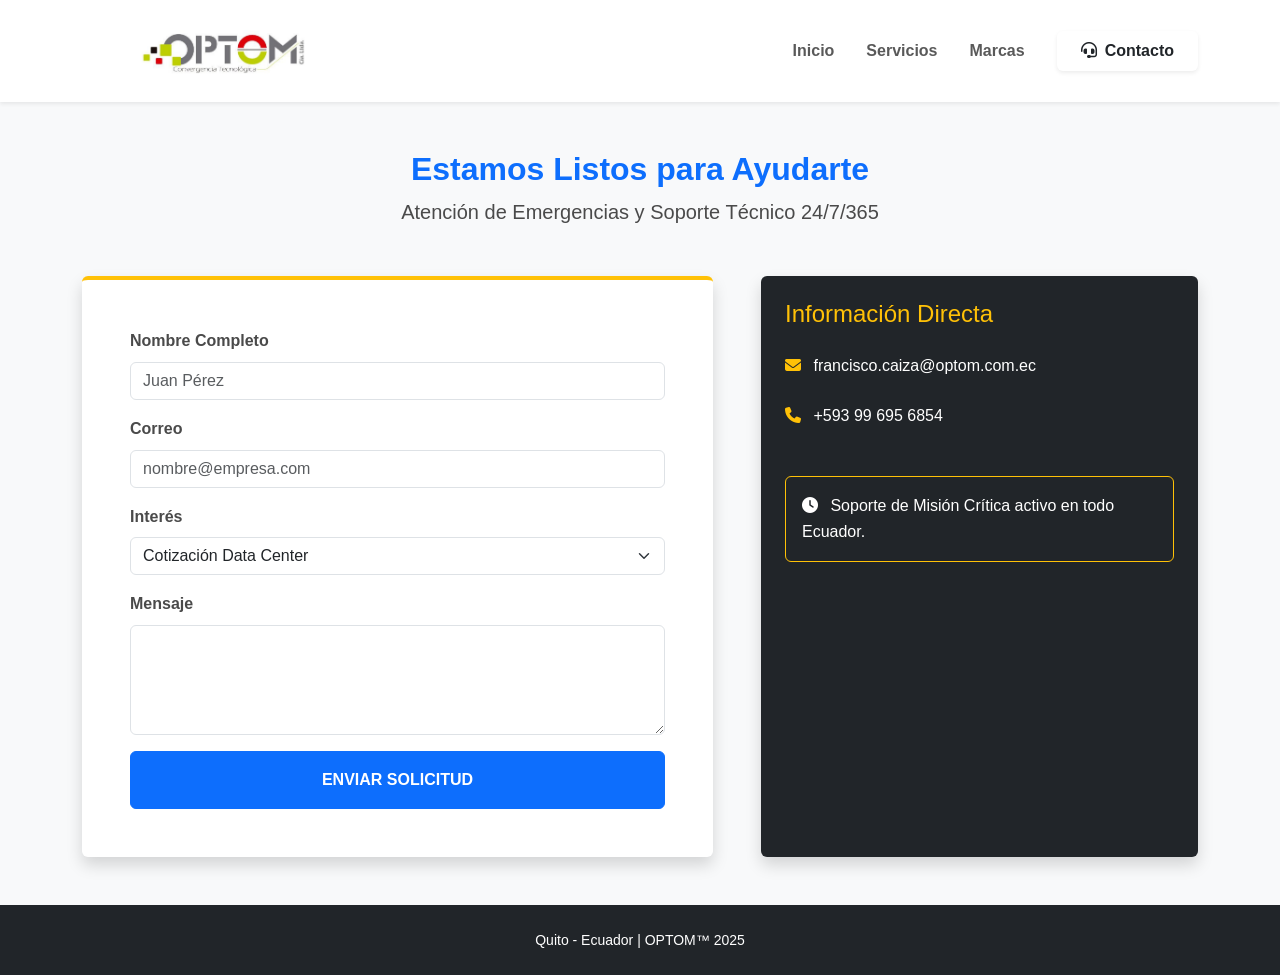
==== contacto.html @ b60e9397 "Primer commit - Estructura Optom" ====
<!DOCTYPE html>
<html lang="es">
<head>
    <meta charset="UTF-8">
    <meta name="viewport" content="width=device-width, initial-scale=1.0">
    <title>Contacto - OPTOM</title>
    <link href="https://unpkg.com/aos@2.3.1/dist/aos.css" rel="stylesheet">
    <link href="https://cdn.jsdelivr.net/npm/bootstrap@5.3.0/dist/css/bootstrap.min.css" rel="stylesheet">
    <link rel="stylesheet" href="https://cdnjs.cloudflare.com/ajax/libs/font-awesome/6.4.0/css/all.min.css">
    <link rel="stylesheet" href="css/style.css">
</head>
<body class="bg-light">

<nav class="navbar navbar-expand-lg navbar-light bg-white sticky-top shadow-sm py-3">
    <div class="container">
        <a class="navbar-brand" href="index.html">
            <img src="img/logos/optom.png" alt="OPTOM" style="height: 60px;">
        </a>

        <button class="navbar-toggler border-0" type="button" data-bs-toggle="collapse" data-bs-target="#navOptom" aria-controls="navOptom" aria-expanded="false" aria-label="Toggle navigation">
            <span class="navbar-toggler-icon"></span>
        </button>

        <div class="collapse navbar-collapse" id="navOptom">
            <ul class="navbar-nav ms-auto align-items-center fw-bold">
                <li class="nav-item">
                    <a class="nav-link px-3" href="index.html">Inicio</a>
                </li>
                <li class="nav-item">
                    <a class="nav-link px-3" href="servicios.html">Servicios</a>
                </li>
                <li class="nav-item">
                    <a class="nav-link px-3" href="marcas.html">Marcas</a>
                </li>
                <li class="nav-item ms-lg-3 mt-3 mt-lg-0">
                    <a class="nav-link btn btn-warning text-dark px-4 shadow-sm w-100" href="contacto.html">
                        <i class="fas fa-headset me-2"></i>Contacto
                    </a>
                </li>
            </ul>
        </div>
    </div>
</nav>

<section class="container py-5">
    <div class="text-center mb-5" data-aos="fade-down">
        <h2 class="fw-bold text-primary">Estamos Listos para Ayudarte</h2>
        <p class="lead">Atención de Emergencias y Soporte Técnico 24/7/365</p>
    </div>

    <div class="row g-5">
        <div class="col-md-7" data-aos="fade-right">
            <div class="bg-white p-5 shadow rounded border-top border-warning border-4">
                <form>
                    <div class="mb-3"><label class="form-label fw-bold">Nombre Completo</label><input type="text" class="form-control" placeholder="Juan Pérez"></div>
                    <div class="mb-3"><label class="form-label fw-bold">Correo</label><input type="email" class="form-control" placeholder="nombre@empresa.com"></div>
                    <div class="mb-3">
                        <label class="form-label fw-bold">Interés</label>
                        <select class="form-select">
                            <option>Cotización Data Center</option>
                            <option>Energía Solar</option>
                            <option>Mantenimiento Preventivo</option>
                        </select>
                    </div>
                    <div class="mb-3"><label class="form-label fw-bold">Mensaje</label><textarea class="form-control" rows="4"></textarea></div>
                    <button type="submit" class="btn btn-primary w-100 fw-bold p-3">ENVIAR SOLICITUD</button>
                </form>
            </div>
        </div>

        <div class="col-md-5" data-aos="fade-left">
            <div class="p-4 bg-dark text-white rounded shadow h-100">
                <h4 class="mb-4 text-warning">Información Directa</h4>
                <div class="mb-4"><i class="fas fa-envelope me-2 text-warning"></i> francisco.caiza@optom.com.ec</div>
                <div class="mb-4"><i class="fas fa-phone me-2 text-warning"></i> +593 99 695 6854</div>
                <div class="mt-5 p-3 border border-warning rounded">
                    <p class="mb-0"><i class="fas fa-clock me-2"></i> Soporte de Misión Crítica activo en todo Ecuador.</p>
                </div>
            </div>
        </div>
    </div>
</section>

<footer class="py-4 text-center text-white bg-dark">
    <p class="small mb-0">Quito - Ecuador | OPTOM™ 2025</p>
</footer>

<script src="https://unpkg.com/aos@2.3.1/dist/aos.js"></script>
<script>AOS.init();</script>
<script src="https://cdn.jsdelivr.net/npm/bootstrap@5.3.0/dist/js/bootstrap.bundle.min.js"></script>
</body>
</html>
---- css/style.css ----
/* =========================================
   1. CONFIGURACIÓN Y VARIABLES
   ========================================= */
:root {
    --primary-blue: #003366;    /* Azul Misión Crítica */
    --accent-gold: #FFCC00;     /* Oro para botones y realces */
    --tech-gray: #4A4A4A;       /* Textos técnicos */
    --bg-light: #F8F9FA;        /* Fondos limpios */
    --verde-wa: #25d366;        /* WhatsApp Oficial */
}

body { 
    font-family: 'Segoe UI', Tahoma, Geneva, Verdana, sans-serif; 
    color: var(--tech-gray);
    overflow-x: hidden;
    line-height: 1.6;
}

/* =========================================
   2. COMPONENTES REUTILIZABLES
   ========================================= */
.section-title {
    font-size: 2.2rem;
    font-weight: 700;
    color: var(--primary-blue);
    text-transform: uppercase;
    margin-bottom: 2.5rem;
    text-align: center;
}

.badge { 
    font-size: 0.9rem; 
    font-weight: 500; 
    background-color: var(--primary-blue); 
    padding: 8px 15px;
    color: white;
}

/* =========================================
   3. SECCIONES (CARDS, MARCAS, ESTÁNDARES)
   ========================================= */
/* Hero actualizado según imagen pero manteniendo estructura robusta */
.hero-nuevo { 
    background: #FFFFFF;
    padding: 100px 0;
    position: relative;
}

.card-tech, .card-solucion {
    border: none;
    border-left: 5px solid var(--primary-blue);
    background: white;
    padding: 25px;
    box-shadow: 0 4px 15px rgba(0,0,0,0.05);
    transition: all 0.3s cubic-bezier(0.25, 0.8, 0.25, 1);
    height: 100%;
    border-radius: 0 10px 10px 0;
}

.card-tech:hover, .card-solucion:hover {
    box-shadow: 0 12px 25px rgba(0,0,0,0.15);
    transform: translateY(-8px);
    border-left-color: var(--accent-gold);
}

.brand-logo { 
    filter: grayscale(100%); 
    opacity: 0.6; 
    transition: 0.4s ease; 
    max-height: 65px; 
    margin: auto;
    display: block;
}

.brand-logo:hover { 
    filter: grayscale(0%); 
    opacity: 1; 
    transform: scale(1.1); 
}

/* Estilo para la nueva sección de Esencia (Misión) */
.card-mision-pro {
    border: 1px solid #eee;
    border-left: 8px solid var(--primary-blue);
    padding: 30px;
    background: white;
    border-radius: 8px;
    box-shadow: 0 10px 30px rgba(0,0,0,0.05);
}

/* =========================================
   4. BOTONES FLOTANTES (WHATSAPP & REDES)
   ========================================= */
.whatsapp-float {
    position: fixed;
    bottom: 25px;
    right: 25px;
    background-color: var(--verde-wa);
    color: white;
    border-radius: 50px;
    padding: 12px 22px;
    box-shadow: 0 5px 15px rgba(0,0,0,0.3);
    z-index: 10000;
    display: flex;
    align-items: center;
    text-decoration: none;
    transition: 0.3s;
    animation: pulse-whatsapp 2s infinite;
}

.whatsapp-float:hover {
    background-color: #128c7e;
    color: white;
    transform: scale(1.05);
}

.whatsapp-float i { font-size: 30px; margin-right: 10px; }
.whatsapp-float span { font-weight: bold; font-size: 15px; }

@keyframes pulse-whatsapp {
    0% { box-shadow: 0 0 0 0 rgba(37, 211, 102, 0.6); }
    70% { box-shadow: 0 0 0 15px rgba(37, 211, 102, 0); }
    100% { box-shadow: 0 0 0 0 rgba(37, 211, 102, 0); }
}

.social-side-bar {
    position: fixed;
    top: 50%;
    left: 0;
    transform: translateY(-50%);
    z-index: 10000;
}

.icon-social {
    display: flex;
    align-items: center;
    justify-content: center;
    width: 42px;
    height: 42px;
    color: white;
    text-decoration: none;
    transition: 0.3s ease;
    margin-bottom: 2px;
    border-radius: 0 5px 5px 0;
}

.linkedin { background: #0077b5; }
.facebook { background: #3b5998; }
.instagram { background: #e4405f; }

.icon-social:hover { width: 55px; padding-left: 8px; }

/* =========================================
   5. LOGO OPTOM Y ANIMACIONES
   ========================================= */
.logo-optom-img {
    max-height: 55px;
    transition: transform 0.3s;
}

.logo-optom-img:hover { transform: scale(1.05); }

.header-animate { animation: fadeInDown 0.8s ease-out; }

@keyframes fadeInDown {
    from { opacity: 0; transform: translate3d(0, -20px, 0); }
    to { opacity: 1; transform: translate3d(0, 0, 0); }
}

#backToTop {
    position: fixed;
    bottom: 95px;
    right: 28px;
    display: none;
    background: var(--primary-blue);
    color: white;
    width: 45px;
    height: 45px;
    border-radius: 50%;
    text-align: center;
    line-height: 45px;
    z-index: 9999;
    cursor: pointer;
    transition: 0.3s;
    box-shadow: 0 4px 10px rgba(0,0,0,0.3);
}

#backToTop:hover { background: var(--accent-gold); color: var(--primary-blue); transform: translateY(-5px); }

html { scroll-behavior: smooth; }
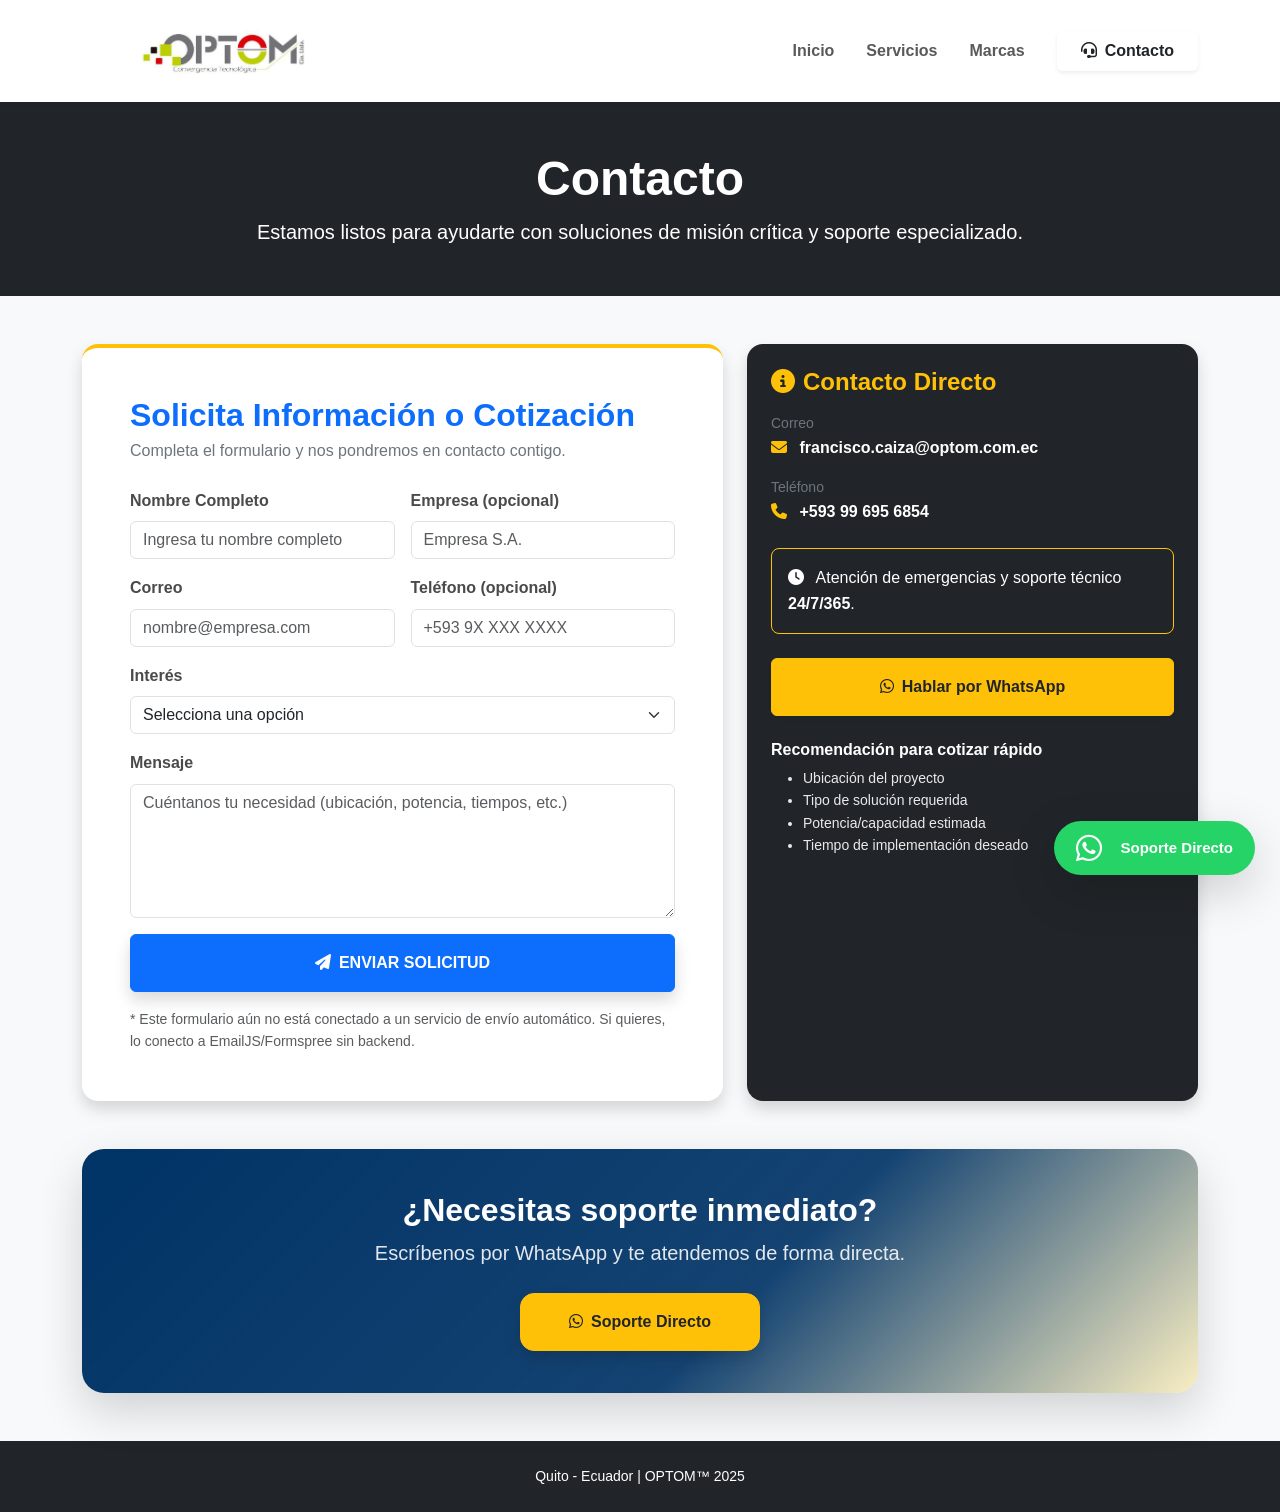
==== commit a2307c10: "Escribe aquí tu mensaje sobre el cambio" ====
--- a/contacto.html
+++ b/contacto.html
@@ -42,51 +42,143 @@
     </div>
 </nav>
 
+<!-- HERO -->
+<header class="py-5 bg-dark text-white">
+    <div class="container text-center" data-aos="zoom-in">
+        <h1 class="display-5 fw-bold mb-2">Contacto</h1>
+        <p class="lead mb-0">Estamos listos para ayudarte con soluciones de misión crítica y soporte especializado.</p>
+    </div>
+</header>
+
 <section class="container py-5">
-    <div class="text-center mb-5" data-aos="fade-down">
-        <h2 class="fw-bold text-primary">Estamos Listos para Ayudarte</h2>
-        <p class="lead">Atención de Emergencias y Soporte Técnico 24/7/365</p>
-    </div>
+    <div class="row g-4 align-items-stretch">
+        <!-- FORM -->
+        <div class="col-lg-7" data-aos="fade-right">
+            <div class="bg-white p-5 shadow rounded-4 border-top border-warning border-4 h-100">
+                <div class="mb-4">
+                    <h2 class="fw-bold text-primary mb-1">Solicita Información o Cotización</h2>
+                    <p class="text-secondary mb-0">Completa el formulario y nos pondremos en contacto contigo.</p>
+                </div>
 
-    <div class="row g-5">
-        <div class="col-md-7" data-aos="fade-right">
-            <div class="bg-white p-5 shadow rounded border-top border-warning border-4">
                 <form>
-                    <div class="mb-3"><label class="form-label fw-bold">Nombre Completo</label><input type="text" class="form-control" placeholder="Juan Pérez"></div>
-                    <div class="mb-3"><label class="form-label fw-bold">Correo</label><input type="email" class="form-control" placeholder="nombre@empresa.com"></div>
-                    <div class="mb-3">
-                        <label class="form-label fw-bold">Interés</label>
-                        <select class="form-select">
-                            <option>Cotización Data Center</option>
-                            <option>Energía Solar</option>
-                            <option>Mantenimiento Preventivo</option>
-                        </select>
+                    <div class="row g-3">
+                        <div class="col-md-6">
+                            <label class="form-label fw-bold">Nombre Completo</label>
+                            <input type="text" class="form-control" placeholder="Ingresa tu nombre completo" required>
+                        </div>
+                        <div class="col-md-6">
+                            <label class="form-label fw-bold">Empresa (opcional)</label>
+                            <input type="text" class="form-control" placeholder="Empresa S.A.">
+                        </div>
+
+                        <div class="col-md-6">
+                            <label class="form-label fw-bold">Correo</label>
+                            <input type="email" class="form-control" placeholder="nombre@empresa.com" required>
+                        </div>
+                        <div class="col-md-6">
+                            <label class="form-label fw-bold">Teléfono (opcional)</label>
+                            <input type="tel" class="form-control" placeholder="+593 9X XXX XXXX">
+                        </div>
+
+                        <div class="col-12">
+                            <label class="form-label fw-bold">Interés</label>
+                            <select class="form-select" required>
+                                <option value="" selected disabled>Selecciona una opción</option>
+                                <option>Micro Data Center / Data Center</option>
+                                <option>Infraestructura Eléctrica (UPS / Respaldo)</option>
+                                <option>Climatización de Precisión</option>
+                                <option>Energía Solar</option>
+                                <option>Soporte y Mantenimiento</option>
+                                <option>Otro</option>
+                            </select>
+                        </div>
+
+                        <div class="col-12">
+                            <label class="form-label fw-bold">Mensaje</label>
+                            <textarea class="form-control" rows="5" placeholder="Cuéntanos tu necesidad (ubicación, potencia, tiempos, etc.)" required></textarea>
+                        </div>
+
+                        <div class="col-12">
+                            <button type="submit" class="btn btn-primary w-100 fw-bold p-3 shadow">
+                                <i class="fas fa-paper-plane me-2"></i>ENVIAR SOLICITUD
+                            </button>
+                            <p class="small text-muted mt-3 mb-0">
+                                * Este formulario aún no está conectado a un servicio de envío automático. Si quieres, lo conecto a EmailJS/Formspree sin backend.
+                            </p>
+                        </div>
                     </div>
-                    <div class="mb-3"><label class="form-label fw-bold">Mensaje</label><textarea class="form-control" rows="4"></textarea></div>
-                    <button type="submit" class="btn btn-primary w-100 fw-bold p-3">ENVIAR SOLICITUD</button>
                 </form>
             </div>
         </div>
 
-        <div class="col-md-5" data-aos="fade-left">
-            <div class="p-4 bg-dark text-white rounded shadow h-100">
-                <h4 class="mb-4 text-warning">Información Directa</h4>
-                <div class="mb-4"><i class="fas fa-envelope me-2 text-warning"></i> francisco.caiza@optom.com.ec</div>
-                <div class="mb-4"><i class="fas fa-phone me-2 text-warning"></i> +593 99 695 6854</div>
-                <div class="mt-5 p-3 border border-warning rounded">
-                    <p class="mb-0"><i class="fas fa-clock me-2"></i> Soporte de Misión Crítica activo en todo Ecuador.</p>
+        <!-- INFO -->
+        <div class="col-lg-5" data-aos="fade-left">
+            <div class="p-4 bg-dark text-white rounded-4 shadow h-100">
+                <h4 class="mb-3 text-warning fw-bold">
+                    <i class="fas fa-circle-info me-2"></i>Contacto Directo
+                </h4>
+
+                <div class="mb-3">
+                    <div class="small text-secondary">Correo</div>
+                    <div class="fw-bold">
+                        <i class="fas fa-envelope me-2 text-warning"></i> francisco.caiza@optom.com.ec
+                    </div>
+                </div>
+
+                <div class="mb-4">
+                    <div class="small text-secondary">Teléfono</div>
+                    <div class="fw-bold">
+                        <i class="fas fa-phone me-2 text-warning"></i> +593 99 695 6854
+                    </div>
+                </div>
+
+                <div class="p-3 border border-warning rounded-3 mb-4">
+                    <p class="mb-0">
+                        <i class="fas fa-clock me-2"></i>
+                        Atención de emergencias y soporte técnico <strong>24/7/365</strong>.
+                    </p>
+                </div>
+
+                <a href="https://wa.me/593996956854" target="_blank" class="btn btn-warning text-dark fw-bold w-100 py-3 shadow-sm">
+                    <i class="fab fa-whatsapp me-2"></i>Hablar por WhatsApp
+                </a>
+
+                <div class="mt-4">
+                    <h6 class="fw-bold mb-2">Recomendación para cotizar rápido</h6>
+                    <ul class="mb-0 small" style="opacity: .9;">
+                        <li>Ubicación del proyecto</li>
+                        <li>Tipo de solución requerida</li>
+                        <li>Potencia/capacidad estimada</li>
+                        <li>Tiempo de implementación deseado</li>
+                    </ul>
                 </div>
             </div>
         </div>
     </div>
+
+    <!-- CTA BAJO -->
+    <div class="mt-5" data-aos="fade-up">
+        <div class="cta-box text-center">
+            <h2 class="fw-bold mb-2">¿Necesitas soporte inmediato?</h2>
+            <p class="lead mb-4">Escríbenos por WhatsApp y te atendemos de forma directa.</p>
+            <a href="https://wa.me/593996956854" target="_blank" class="btn btn-warning text-dark px-5 py-3 shadow">
+                <i class="fab fa-whatsapp me-2"></i>Soporte Directo
+            </a>
+        </div>
+    </div>
 </section>
 
-<footer class="py-4 text-center text-white bg-dark">
+<footer class="py-4 text-center text-white bg-dark footer-optom">
     <p class="small mb-0">Quito - Ecuador | OPTOM™ 2025</p>
 </footer>
 
+<a href="https://wa.me/593996956854" class="whatsapp-float shadow-lg d-flex align-items-center" target="_blank">
+    <i class="fab fa-whatsapp"></i>
+    <span class="ms-2 d-none d-md-inline">Soporte Directo</span>
+</a>
+
 <script src="https://unpkg.com/aos@2.3.1/dist/aos.js"></script>
-<script>AOS.init();</script>
+<script>AOS.init({ duration: 1000, once: true });</script>
 <script src="https://cdn.jsdelivr.net/npm/bootstrap@5.3.0/dist/js/bootstrap.bundle.min.js"></script>
 </body>
-</html>+</html>
--- a/css/style.css
+++ b/css/style.css
@@ -187,4 +187,151 @@
 
 #backToTop:hover { background: var(--accent-gold); color: var(--primary-blue); transform: translateY(-5px); }
 
-html { scroll-behavior: smooth; }+html { scroll-behavior: smooth; }
+
+/* Fondo suave tipo "corporativo" */
+.bg-gradient-light{
+    background: linear-gradient(180deg, #ffffff 0%, #f6f8fb 100%);
+}
+
+/* Ajuste: tu clase "italic" aparece en HTML, pero no existe en tu CSS */
+.italic{ font-style: italic; }
+
+/* Separadores suaves entre secciones */
+.section-divider{
+    height: 1px;
+    background: rgba(0,0,0,0.06);
+    width: 100%;
+}
+
+/* Cards de servicio destacadas (para el index y servicios) */
+.service-card{
+    border: none;
+    border-left: 6px solid var(--primary-blue);
+    background: white;
+    padding: 28px;
+    border-radius: 12px;
+    box-shadow: 0 10px 30px rgba(0,0,0,0.06);
+    height: 100%;
+    transition: 0.3s ease;
+}
+.service-card:hover{
+    transform: translateY(-7px);
+    box-shadow: 0 18px 40px rgba(0,0,0,0.12);
+    border-left-color: var(--accent-gold);
+}
+.service-icon{
+    width: 54px;
+    height: 54px;
+    border-radius: 14px;
+    display: inline-flex;
+    align-items: center;
+    justify-content: center;
+    background: rgba(0,51,102,0.08);
+    color: var(--primary-blue);
+    font-size: 22px;
+}
+
+/* Bloque “Por qué OPTOM” */
+.why-card{
+    background: white;
+    border-radius: 16px;
+    padding: 30px;
+    box-shadow: 0 10px 30px rgba(0,0,0,0.06);
+    border: 1px solid rgba(0,0,0,0.06);
+}
+.why-list li{
+    margin-bottom: 10px;
+}
+.why-list i{
+    color: var(--accent-gold);
+}
+
+/* Banda de soporte 24/7/365 */
+.support-strip{
+    background: var(--primary-blue);
+    color: white;
+    border-radius: 18px;
+    padding: 32px;
+    box-shadow: 0 14px 35px rgba(0,0,0,0.12);
+}
+.support-strip .badge{
+    background: rgba(255,255,255,0.14);
+    font-weight: 600;
+}
+.support-strip a.btn{
+    border-radius: 12px;
+}
+
+/* Mini “stats” */
+.stat-box{
+    background: white;
+    border-radius: 16px;
+    padding: 22px;
+    border: 1px solid rgba(0,0,0,0.06);
+    box-shadow: 0 10px 30px rgba(0,0,0,0.05);
+    height: 100%;
+}
+.stat-box .stat-number{
+    font-size: 2rem;
+    font-weight: 800;
+    color: var(--primary-blue);
+    line-height: 1;
+}
+.stat-box .stat-label{
+    color: var(--tech-gray);
+    font-weight: 600;
+}
+
+/* Tabla comparativa “pro” (servicios) */
+.compare-wrap{
+    background: white;
+    border-radius: 18px;
+    padding: 26px;
+    box-shadow: 0 10px 30px rgba(0,0,0,0.06);
+    border: 1px solid rgba(0,0,0,0.06);
+}
+.compare-wrap table{
+    margin: 0;
+}
+.compare-wrap thead th{
+    background: var(--primary-blue) !important;
+    color: white !important;
+    border-color: rgba(255,255,255,0.12) !important;
+}
+.compare-wrap td, .compare-wrap th{
+    vertical-align: middle;
+}
+
+/* CTA grande (para index y servicios) */
+.cta-box{
+    background: linear-gradient(135deg, rgba(0,51,102,1) 0%, rgba(0,51,102,0.92) 60%, rgba(255,204,0,0.22) 100%);
+    border-radius: 22px;
+    padding: 42px 28px;
+    color: white;
+    box-shadow: 0 18px 45px rgba(0,0,0,0.16);
+    overflow: hidden;
+    position: relative;
+}
+.cta-box p{ color: rgba(255,255,255,0.88); }
+.cta-box .btn{
+    border-radius: 14px;
+    font-weight: 800;
+}
+
+/* Footer más consistente */
+.footer-optom{
+    background: #111827;
+    color: rgba(255,255,255,0.88);
+}
+.footer-optom .text-secondary{
+    color: rgba(255,255,255,0.55) !important;
+}
+
+/* Responsive fino */
+@media (max-width: 576px){
+    .hero-nuevo{ padding: 65px 0; }
+    .section-title{ font-size: 1.7rem; }
+    .service-card{ padding: 22px; }
+    .support-strip{ padding: 24px; }
+}
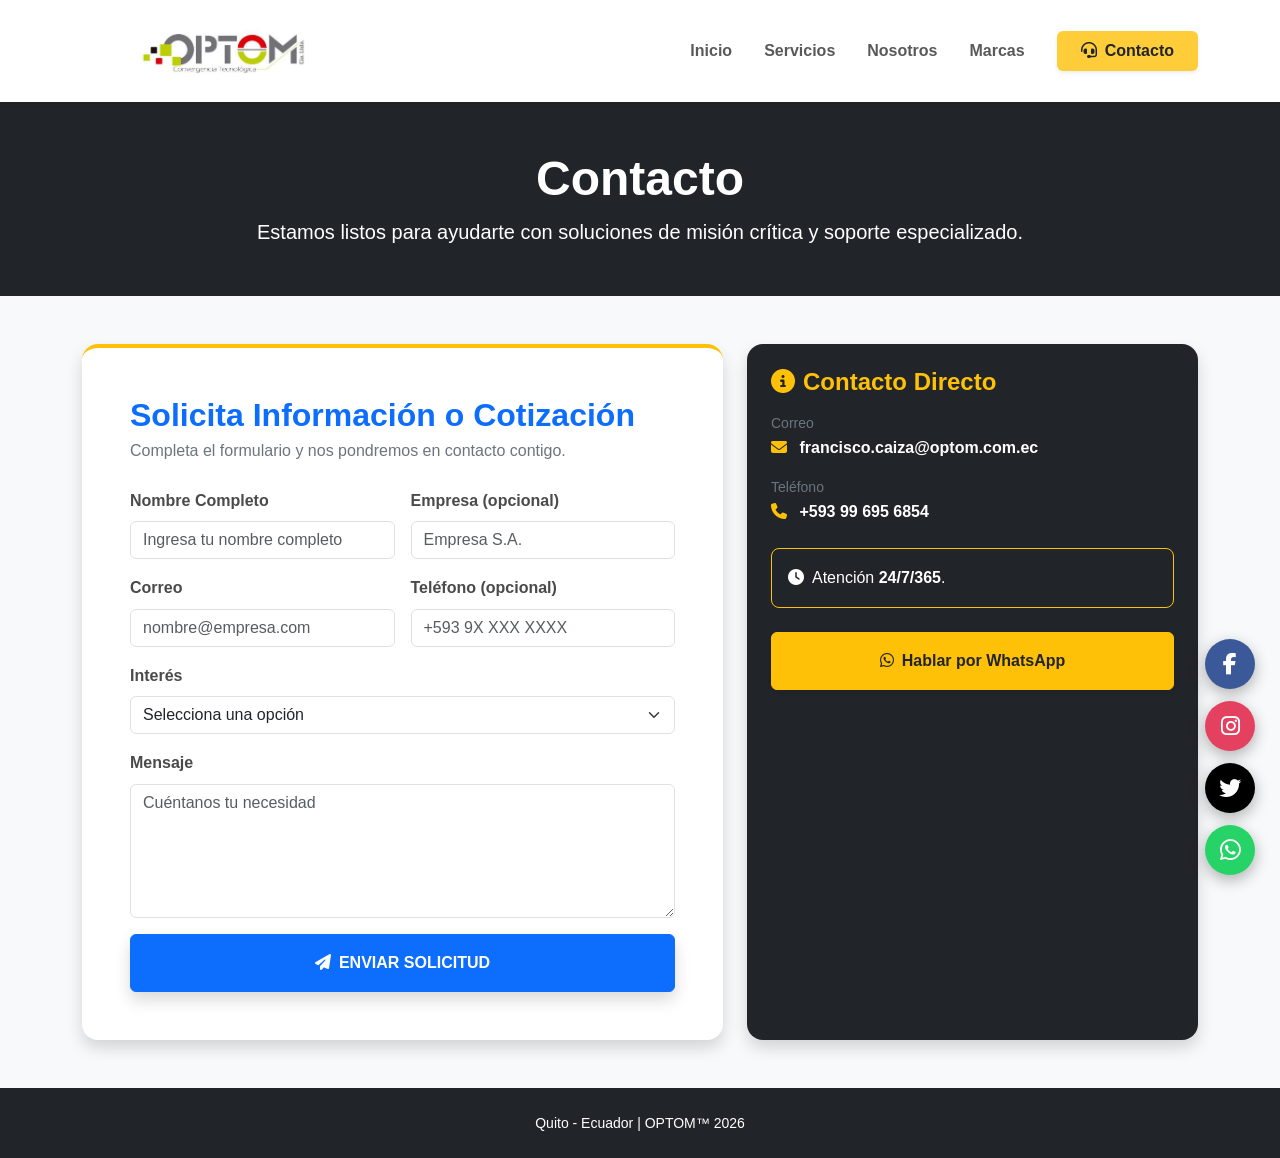
==== commit 201c7c0f: "Corrección botón WhatsApp y estructura completa de servicios" ====
--- a/contacto.html
+++ b/contacto.html
@@ -23,17 +23,12 @@
 
         <div class="collapse navbar-collapse" id="navOptom">
             <ul class="navbar-nav ms-auto align-items-center fw-bold">
-                <li class="nav-item">
-                    <a class="nav-link px-3" href="index.html">Inicio</a>
-                </li>
-                <li class="nav-item">
-                    <a class="nav-link px-3" href="servicios.html">Servicios</a>
-                </li>
-                <li class="nav-item">
-                    <a class="nav-link px-3" href="marcas.html">Marcas</a>
-                </li>
+                <li class="nav-item"><a class="nav-link px-3" href="index.html">Inicio</a></li>
+                <li class="nav-item"><a class="nav-link px-3" href="servicios.html#servicios">Servicios</a></li>
+                <li class="nav-item"><a class="nav-link px-3" href="nosotros.html#nosotros">Nosotros</a></li>
+                <li class="nav-item"><a class="nav-link px-3" href="marcas.html#marcas">Marcas</a></li>
                 <li class="nav-item ms-lg-3 mt-3 mt-lg-0">
-                    <a class="nav-link btn btn-warning text-dark px-4 shadow-sm w-100" href="contacto.html">
+                    <a class="nav-link btn btn-warning text-dark px-4 shadow-sm w-100 active" href="contacto.html">
                         <i class="fas fa-headset me-2"></i>Contacto
                     </a>
                 </li>
@@ -42,7 +37,6 @@
     </div>
 </nav>
 
-<!-- HERO -->
 <header class="py-5 bg-dark text-white">
     <div class="container text-center" data-aos="zoom-in">
         <h1 class="display-5 fw-bold mb-2">Contacto</h1>
@@ -52,7 +46,6 @@
 
 <section class="container py-5">
     <div class="row g-4 align-items-stretch">
-        <!-- FORM -->
         <div class="col-lg-7" data-aos="fade-right">
             <div class="bg-white p-5 shadow rounded-4 border-top border-warning border-4 h-100">
                 <div class="mb-4">
@@ -70,7 +63,6 @@
                             <label class="form-label fw-bold">Empresa (opcional)</label>
                             <input type="text" class="form-control" placeholder="Empresa S.A.">
                         </div>
-
                         <div class="col-md-6">
                             <label class="form-label fw-bold">Correo</label>
                             <input type="email" class="form-control" placeholder="nombre@empresa.com" required>
@@ -79,7 +71,6 @@
                             <label class="form-label fw-bold">Teléfono (opcional)</label>
                             <input type="tel" class="form-control" placeholder="+593 9X XXX XXXX">
                         </div>
-
                         <div class="col-12">
                             <label class="form-label fw-bold">Interés</label>
                             <select class="form-select" required>
@@ -92,93 +83,60 @@
                                 <option>Otro</option>
                             </select>
                         </div>
-
                         <div class="col-12">
                             <label class="form-label fw-bold">Mensaje</label>
-                            <textarea class="form-control" rows="5" placeholder="Cuéntanos tu necesidad (ubicación, potencia, tiempos, etc.)" required></textarea>
+                            <textarea class="form-control" rows="5" placeholder="Cuéntanos tu necesidad" required></textarea>
                         </div>
-
                         <div class="col-12">
                             <button type="submit" class="btn btn-primary w-100 fw-bold p-3 shadow">
                                 <i class="fas fa-paper-plane me-2"></i>ENVIAR SOLICITUD
                             </button>
-                            <p class="small text-muted mt-3 mb-0">
-                                * Este formulario aún no está conectado a un servicio de envío automático. Si quieres, lo conecto a EmailJS/Formspree sin backend.
-                            </p>
                         </div>
                     </div>
                 </form>
             </div>
         </div>
 
-        <!-- INFO -->
         <div class="col-lg-5" data-aos="fade-left">
             <div class="p-4 bg-dark text-white rounded-4 shadow h-100">
                 <h4 class="mb-3 text-warning fw-bold">
                     <i class="fas fa-circle-info me-2"></i>Contacto Directo
                 </h4>
-
                 <div class="mb-3">
                     <div class="small text-secondary">Correo</div>
-                    <div class="fw-bold">
-                        <i class="fas fa-envelope me-2 text-warning"></i> francisco.caiza@optom.com.ec
-                    </div>
+                    <div class="fw-bold"><i class="fas fa-envelope me-2 text-warning"></i> francisco.caiza@optom.com.ec</div>
                 </div>
-
                 <div class="mb-4">
                     <div class="small text-secondary">Teléfono</div>
-                    <div class="fw-bold">
-                        <i class="fas fa-phone me-2 text-warning"></i> +593 99 695 6854
-                    </div>
+                    <div class="fw-bold"><i class="fas fa-phone me-2 text-warning"></i> +593 99 695 6854</div>
                 </div>
-
                 <div class="p-3 border border-warning rounded-3 mb-4">
-                    <p class="mb-0">
-                        <i class="fas fa-clock me-2"></i>
-                        Atención de emergencias y soporte técnico <strong>24/7/365</strong>.
-                    </p>
+                    <p class="mb-0"><i class="fas fa-clock me-2"></i>Atención <strong>24/7/365</strong>.</p>
                 </div>
-
                 <a href="https://wa.me/593996956854" target="_blank" class="btn btn-warning text-dark fw-bold w-100 py-3 shadow-sm">
                     <i class="fab fa-whatsapp me-2"></i>Hablar por WhatsApp
                 </a>
-
-                <div class="mt-4">
-                    <h6 class="fw-bold mb-2">Recomendación para cotizar rápido</h6>
-                    <ul class="mb-0 small" style="opacity: .9;">
-                        <li>Ubicación del proyecto</li>
-                        <li>Tipo de solución requerida</li>
-                        <li>Potencia/capacidad estimada</li>
-                        <li>Tiempo de implementación deseado</li>
-                    </ul>
-                </div>
             </div>
-        </div>
-    </div>
-
-    <!-- CTA BAJO -->
-    <div class="mt-5" data-aos="fade-up">
-        <div class="cta-box text-center">
-            <h2 class="fw-bold mb-2">¿Necesitas soporte inmediato?</h2>
-            <p class="lead mb-4">Escríbenos por WhatsApp y te atendemos de forma directa.</p>
-            <a href="https://wa.me/593996956854" target="_blank" class="btn btn-warning text-dark px-5 py-3 shadow">
-                <i class="fab fa-whatsapp me-2"></i>Soporte Directo
-            </a>
         </div>
     </div>
 </section>
 
 <footer class="py-4 text-center text-white bg-dark footer-optom">
-    <p class="small mb-0">Quito - Ecuador | OPTOM™ 2025</p>
+    <p class="small mb-0">Quito - Ecuador | OPTOM™ 2026</p>
 </footer>
 
-<a href="https://wa.me/593996956854" class="whatsapp-float shadow-lg d-flex align-items-center" target="_blank">
+<div class="social-float-container">
+  <a href="https://wa.me/593996956854" class="social-icon whatsapp" target="_blank" rel="noopener">
+    <span class="whatsapp-text">Contáctenos</span>
     <i class="fab fa-whatsapp"></i>
-    <span class="ms-2 d-none d-md-inline">Soporte Directo</span>
-</a>
+  </a>
+  <a href="#" class="social-icon twitter" target="_blank" rel="noopener"><i class="fab fa-twitter"></i></a>
+  <a href="#" class="social-icon instagram" target="_blank" rel="noopener"><i class="fab fa-instagram"></i></a>
+  <a href="#" class="social-icon facebook" target="_blank" rel="noopener"><i class="fab fa-facebook-f"></i></a>
+</div>
 
 <script src="https://unpkg.com/aos@2.3.1/dist/aos.js"></script>
 <script>AOS.init({ duration: 1000, once: true });</script>
 <script src="https://cdn.jsdelivr.net/npm/bootstrap@5.3.0/dist/js/bootstrap.bundle.min.js"></script>
-</body>
-</html>
+<script src="js/main.js"></script> </body>
+</html>
--- a/css/style.css
+++ b/css/style.css
@@ -1,337 +1,231 @@
-/* =========================================
-   1. CONFIGURACIÓN Y VARIABLES
-   ========================================= */
+/* =========================================================
+   1) CONFIGURACIÓN / VARIABLES
+   ========================================================= */
 :root {
-    --primary-blue: #003366;    /* Azul Misión Crítica */
-    --accent-gold: #FFCC00;     /* Oro para botones y realces */
-    --tech-gray: #4A4A4A;       /* Textos técnicos */
-    --bg-light: #F8F9FA;        /* Fondos limpios */
-    --verde-wa: #25d366;        /* WhatsApp Oficial */
-}
-
-body { 
-    font-family: 'Segoe UI', Tahoma, Geneva, Verdana, sans-serif; 
-    color: var(--tech-gray);
-    overflow-x: hidden;
-    line-height: 1.6;
-}
-
-/* =========================================
-   2. COMPONENTES REUTILIZABLES
-   ========================================= */
+  --primary-blue: #003366;   /* Azul Misión Crítica */
+  --accent-gold: #FFCC00;    /* Oro para botones y realces */
+  --tech-gray: #4A4A4A;      /* Textos técnicos */
+  --bg-light: #F8F9FA;       /* Fondos limpios */
+  --verde-wa: #25d366;       /* WhatsApp Oficial */
+
+  /* Transiciones base */
+  --t-fast: 200ms;
+  --t-base: 300ms;
+  --ease: ease;
+}
+
+/* =========================================================
+   2) BASE (TIPOGRAFÍA / DOCUMENTO)
+   ========================================================= */
+body {
+  font-family: 'Segoe UI', Tahoma, Geneva, Verdana, sans-serif;
+  color: var(--tech-gray);
+  overflow-x: hidden;
+  line-height: 1.6;
+}
+
+/* =========================================================
+   3) COMPONENTES REUTILIZABLES
+   ========================================================= */
 .section-title {
-    font-size: 2.2rem;
-    font-weight: 700;
-    color: var(--primary-blue);
-    text-transform: uppercase;
-    margin-bottom: 2.5rem;
-    text-align: center;
-}
-
-.badge { 
-    font-size: 0.9rem; 
-    font-weight: 500; 
-    background-color: var(--primary-blue); 
-    padding: 8px 15px;
-    color: white;
-}
-
-/* =========================================
-   3. SECCIONES (CARDS, MARCAS, ESTÁNDARES)
-   ========================================= */
-/* Hero actualizado según imagen pero manteniendo estructura robusta */
-.hero-nuevo { 
-    background: #FFFFFF;
-    padding: 100px 0;
-    position: relative;
-}
-
-.card-tech, .card-solucion {
-    border: none;
-    border-left: 5px solid var(--primary-blue);
-    background: white;
-    padding: 25px;
-    box-shadow: 0 4px 15px rgba(0,0,0,0.05);
-    transition: all 0.3s cubic-bezier(0.25, 0.8, 0.25, 1);
-    height: 100%;
-    border-radius: 0 10px 10px 0;
-}
-
-.card-tech:hover, .card-solucion:hover {
-    box-shadow: 0 12px 25px rgba(0,0,0,0.15);
-    transform: translateY(-8px);
-    border-left-color: var(--accent-gold);
-}
-
-.brand-logo { 
-    filter: grayscale(100%); 
-    opacity: 0.6; 
-    transition: 0.4s ease; 
-    max-height: 65px; 
-    margin: auto;
-    display: block;
-}
-
-.brand-logo:hover { 
-    filter: grayscale(0%); 
-    opacity: 1; 
-    transform: scale(1.1); 
-}
-
-/* Estilo para la nueva sección de Esencia (Misión) */
+  font-size: 2.2rem;
+  font-weight: 700;
+  color: var(--primary-blue);
+  text-transform: uppercase;
+  margin-bottom: 2.5rem;
+  text-align: center;
+}
+
+.badge {
+  font-size: 0.9rem;
+  font-weight: 500;
+  background-color: var(--primary-blue);
+  padding: 8px 15px;
+  color: white;
+}
+
+/* =========================================================
+   4) SECCIONES
+   ========================================================= */
+.hero-nuevo {
+  background: #FFFFFF;
+  padding: 100px 0;
+}
+
 .card-mision-pro {
-    border: 1px solid #eee;
-    border-left: 8px solid var(--primary-blue);
-    padding: 30px;
-    background: white;
-    border-radius: 8px;
-    box-shadow: 0 10px 30px rgba(0,0,0,0.05);
-}
-
-/* =========================================
-   4. BOTONES FLOTANTES (WHATSAPP & REDES)
-   ========================================= */
-.whatsapp-float {
-    position: fixed;
-    bottom: 25px;
-    right: 25px;
-    background-color: var(--verde-wa);
-    color: white;
-    border-radius: 50px;
-    padding: 12px 22px;
-    box-shadow: 0 5px 15px rgba(0,0,0,0.3);
-    z-index: 10000;
-    display: flex;
-    align-items: center;
-    text-decoration: none;
-    transition: 0.3s;
-    animation: pulse-whatsapp 2s infinite;
-}
-
-.whatsapp-float:hover {
-    background-color: #128c7e;
-    color: white;
-    transform: scale(1.05);
-}
-
-.whatsapp-float i { font-size: 30px; margin-right: 10px; }
-.whatsapp-float span { font-weight: bold; font-size: 15px; }
-
-@keyframes pulse-whatsapp {
-    0% { box-shadow: 0 0 0 0 rgba(37, 211, 102, 0.6); }
-    70% { box-shadow: 0 0 0 15px rgba(37, 211, 102, 0); }
-    100% { box-shadow: 0 0 0 0 rgba(37, 211, 102, 0); }
-}
-
-.social-side-bar {
-    position: fixed;
-    top: 50%;
-    left: 0;
-    transform: translateY(-50%);
-    z-index: 10000;
-}
-
-.icon-social {
-    display: flex;
-    align-items: center;
-    justify-content: center;
-    width: 42px;
-    height: 42px;
-    color: white;
-    text-decoration: none;
-    transition: 0.3s ease;
-    margin-bottom: 2px;
-    border-radius: 0 5px 5px 0;
-}
-
-.linkedin { background: #0077b5; }
-.facebook { background: #3b5998; }
-.instagram { background: #e4405f; }
-
-.icon-social:hover { width: 55px; padding-left: 8px; }
-
-/* =========================================
-   5. LOGO OPTOM Y ANIMACIONES
-   ========================================= */
-.logo-optom-img {
-    max-height: 55px;
-    transition: transform 0.3s;
-}
-
-.logo-optom-img:hover { transform: scale(1.05); }
-
-.header-animate { animation: fadeInDown 0.8s ease-out; }
-
-@keyframes fadeInDown {
-    from { opacity: 0; transform: translate3d(0, -20px, 0); }
-    to { opacity: 1; transform: translate3d(0, 0, 0); }
-}
-
-#backToTop {
-    position: fixed;
-    bottom: 95px;
-    right: 28px;
-    display: none;
-    background: var(--primary-blue);
-    color: white;
-    width: 45px;
-    height: 45px;
-    border-radius: 50%;
-    text-align: center;
-    line-height: 45px;
-    z-index: 9999;
-    cursor: pointer;
-    transition: 0.3s;
-    box-shadow: 0 4px 10px rgba(0,0,0,0.3);
-}
-
-#backToTop:hover { background: var(--accent-gold); color: var(--primary-blue); transform: translateY(-5px); }
-
-html { scroll-behavior: smooth; }
-
-/* Fondo suave tipo "corporativo" */
-.bg-gradient-light{
-    background: linear-gradient(180deg, #ffffff 0%, #f6f8fb 100%);
-}
-
-/* Ajuste: tu clase "italic" aparece en HTML, pero no existe en tu CSS */
-.italic{ font-style: italic; }
-
-/* Separadores suaves entre secciones */
-.section-divider{
-    height: 1px;
-    background: rgba(0,0,0,0.06);
-    width: 100%;
-}
-
-/* Cards de servicio destacadas (para el index y servicios) */
-.service-card{
-    border: none;
-    border-left: 6px solid var(--primary-blue);
-    background: white;
-    padding: 28px;
-    border-radius: 12px;
-    box-shadow: 0 10px 30px rgba(0,0,0,0.06);
-    height: 100%;
-    transition: 0.3s ease;
-}
-.service-card:hover{
-    transform: translateY(-7px);
-    box-shadow: 0 18px 40px rgba(0,0,0,0.12);
-    border-left-color: var(--accent-gold);
-}
-.service-icon{
-    width: 54px;
-    height: 54px;
-    border-radius: 14px;
-    display: inline-flex;
-    align-items: center;
-    justify-content: center;
-    background: rgba(0,51,102,0.08);
-    color: var(--primary-blue);
-    font-size: 22px;
-}
-
-/* Bloque “Por qué OPTOM” */
-.why-card{
-    background: white;
-    border-radius: 16px;
-    padding: 30px;
-    box-shadow: 0 10px 30px rgba(0,0,0,0.06);
-    border: 1px solid rgba(0,0,0,0.06);
-}
-.why-list li{
-    margin-bottom: 10px;
-}
-.why-list i{
-    color: var(--accent-gold);
-}
-
-/* Banda de soporte 24/7/365 */
-.support-strip{
-    background: var(--primary-blue);
-    color: white;
-    border-radius: 18px;
-    padding: 32px;
-    box-shadow: 0 14px 35px rgba(0,0,0,0.12);
-}
-.support-strip .badge{
-    background: rgba(255,255,255,0.14);
-    font-weight: 600;
-}
-.support-strip a.btn{
-    border-radius: 12px;
-}
-
-/* Mini “stats” */
-.stat-box{
-    background: white;
-    border-radius: 16px;
-    padding: 22px;
-    border: 1px solid rgba(0,0,0,0.06);
-    box-shadow: 0 10px 30px rgba(0,0,0,0.05);
-    height: 100%;
-}
-.stat-box .stat-number{
-    font-size: 2rem;
-    font-weight: 800;
-    color: var(--primary-blue);
-    line-height: 1;
-}
-.stat-box .stat-label{
-    color: var(--tech-gray);
-    font-weight: 600;
-}
-
-/* Tabla comparativa “pro” (servicios) */
-.compare-wrap{
-    background: white;
-    border-radius: 18px;
-    padding: 26px;
-    box-shadow: 0 10px 30px rgba(0,0,0,0.06);
-    border: 1px solid rgba(0,0,0,0.06);
-}
-.compare-wrap table{
-    margin: 0;
-}
-.compare-wrap thead th{
-    background: var(--primary-blue) !important;
-    color: white !important;
-    border-color: rgba(255,255,255,0.12) !important;
-}
-.compare-wrap td, .compare-wrap th{
-    vertical-align: middle;
-}
-
-/* CTA grande (para index y servicios) */
-.cta-box{
-    background: linear-gradient(135deg, rgba(0,51,102,1) 0%, rgba(0,51,102,0.92) 60%, rgba(255,204,0,0.22) 100%);
-    border-radius: 22px;
-    padding: 42px 28px;
-    color: white;
-    box-shadow: 0 18px 45px rgba(0,0,0,0.16);
-    overflow: hidden;
-    position: relative;
-}
-.cta-box p{ color: rgba(255,255,255,0.88); }
-.cta-box .btn{
-    border-radius: 14px;
-    font-weight: 800;
-}
-
-/* Footer más consistente */
-.footer-optom{
-    background: #111827;
-    color: rgba(255,255,255,0.88);
-}
-.footer-optom .text-secondary{
-    color: rgba(255,255,255,0.55) !important;
-}
-
-/* Responsive fino */
-@media (max-width: 576px){
-    .hero-nuevo{ padding: 65px 0; }
-    .section-title{ font-size: 1.7rem; }
-    .service-card{ padding: 22px; }
-    .support-strip{ padding: 24px; }
-}
+  border: 1px solid #eee;
+  border-left: 8px solid var(--primary-blue);
+  padding: 30px;
+  background: white;
+}
+
+/* =========================================================
+   5) MARCAS
+   ========================================================= */
+.brand-logo {
+  filter: grayscale(100%);
+  opacity: 0.6;
+  max-height: 65px;
+
+  /* Transición base */
+  transition: filter var(--t-base) var(--ease),
+              opacity var(--t-base) var(--ease),
+              transform var(--t-base) var(--ease);
+}
+
+.brand-logo:hover {
+  filter: grayscale(0%);
+  opacity: 1;
+  transform: scale(1.1);
+}
+
+/* =========================================================
+   6) FLOTANTES (ESTÁTICO + CLASES CONTROLADAS POR JS)
+   ========================================================= */
+.social-float-container {
+  position: fixed;
+  bottom: 25px;
+  right: 25px;
+  display: flex;
+  flex-direction: column-reverse;
+  gap: 12px;
+  z-index: 10000;
+  align-items: flex-end;
+}
+
+.social-icon {
+  width: 50px;
+  height: 50px;
+  border-radius: 50%;
+
+  display: flex;
+  justify-content: center;
+  align-items: center;
+
+  color: white;
+  font-size: 22px;
+  text-decoration: none;
+  overflow: hidden;
+
+  box-shadow: 0 5px 15px rgba(0, 0, 0, 0.3);
+
+  /* Transición base */
+  transition: transform var(--t-base) cubic-bezier(0.175, 0.885, 0.32, 1.275);
+}
+
+.social-icon:hover {
+  transform: scale(1.05);
+  color: white;
+}
+
+.social-icon.facebook { background-color: #3b5998; }
+.social-icon.instagram { background-color: #e4405f; }
+.social-icon.twitter { background-color: #000000; }
+
+/* WhatsApp: el estado expandido lo controlará JS con .is-open */
+.social-icon.whatsapp {
+  background-color: var(--verde-wa);
+
+  /* Mantiene forma/tamaño por defecto */
+  width: 50px;
+  border-radius: 50%;
+
+  /* Layout base */
+  display: flex;
+  flex-direction: row;
+  justify-content: center;
+  padding: 0;
+
+  /* Transición base (la animación “importante” la dispara JS con clase) */
+  transition: width var(--t-base) var(--ease),
+              border-radius var(--t-base) var(--ease),
+              padding var(--t-base) var(--ease),
+              justify-content var(--t-base) var(--ease);
+}
+
+.whatsapp-text {
+  max-width: 0;
+  opacity: 0;
+  overflow: hidden;
+  white-space: nowrap;
+
+  color: white;
+  font-size: 15px;
+  font-weight: bold;
+
+  transition: max-width var(--t-base) var(--ease),
+              opacity var(--t-fast) var(--ease),
+              margin var(--t-base) var(--ease);
+}
+
+.social-icon.whatsapp i {
+  font-size: 24px;
+  flex-shrink: 0;
+}
+
+/* Estado expandido (JS agrega/quita .is-open) */
+.social-icon.whatsapp.is-open {
+  width: 160px;
+  border-radius: 30px;
+  justify-content: center;
+  padding: 0 15px;
+}
+
+.social-icon.whatsapp.is-open .whatsapp-text {
+  max-width: 100px;
+  opacity: 1;
+  margin-right: 10px;
+}
+
+/* =========================================================
+   7) CARDS / FOOTER / STATS
+   ========================================================= */
+.service-card {
+  border-left: 6px solid var(--primary-blue);
+  background: white;
+  padding: 28px;
+  border-radius: 12px;
+  box-shadow: 0 10px 30px rgba(0,0,0,0.06);
+
+  /* Transición base */
+  transition: transform var(--t-base) var(--ease),
+              border-left-color var(--t-base) var(--ease);
+}
+
+.service-card:hover {
+  transform: translateY(-7px);
+  border-left-color: var(--accent-gold);
+}
+
+.footer-optom {
+  background: #111827;
+}
+
+.stat-box {
+  padding: 20px;
+  background: var(--bg-light);
+  border-radius: 10px;
+  text-align: center;
+  border-bottom: 4px solid var(--primary-blue);
+}
+
+.stat-number {
+  font-size: 1.5rem;
+  font-weight: 800;
+  color: var(--primary-blue);
+}
+
+.stat-label {
+  font-size: 0.8rem;
+  text-transform: uppercase;
+  color: var(--tech-gray);
+}
+
+/* Utilidades que tenías inline en el HTML */
+.hover-shadow:hover {
+  box-shadow: 0px 4px 15px rgba(0, 0, 0, 0.2);
+}
+
+.transition-all {
+  transition: all 0.3s ease;
+}
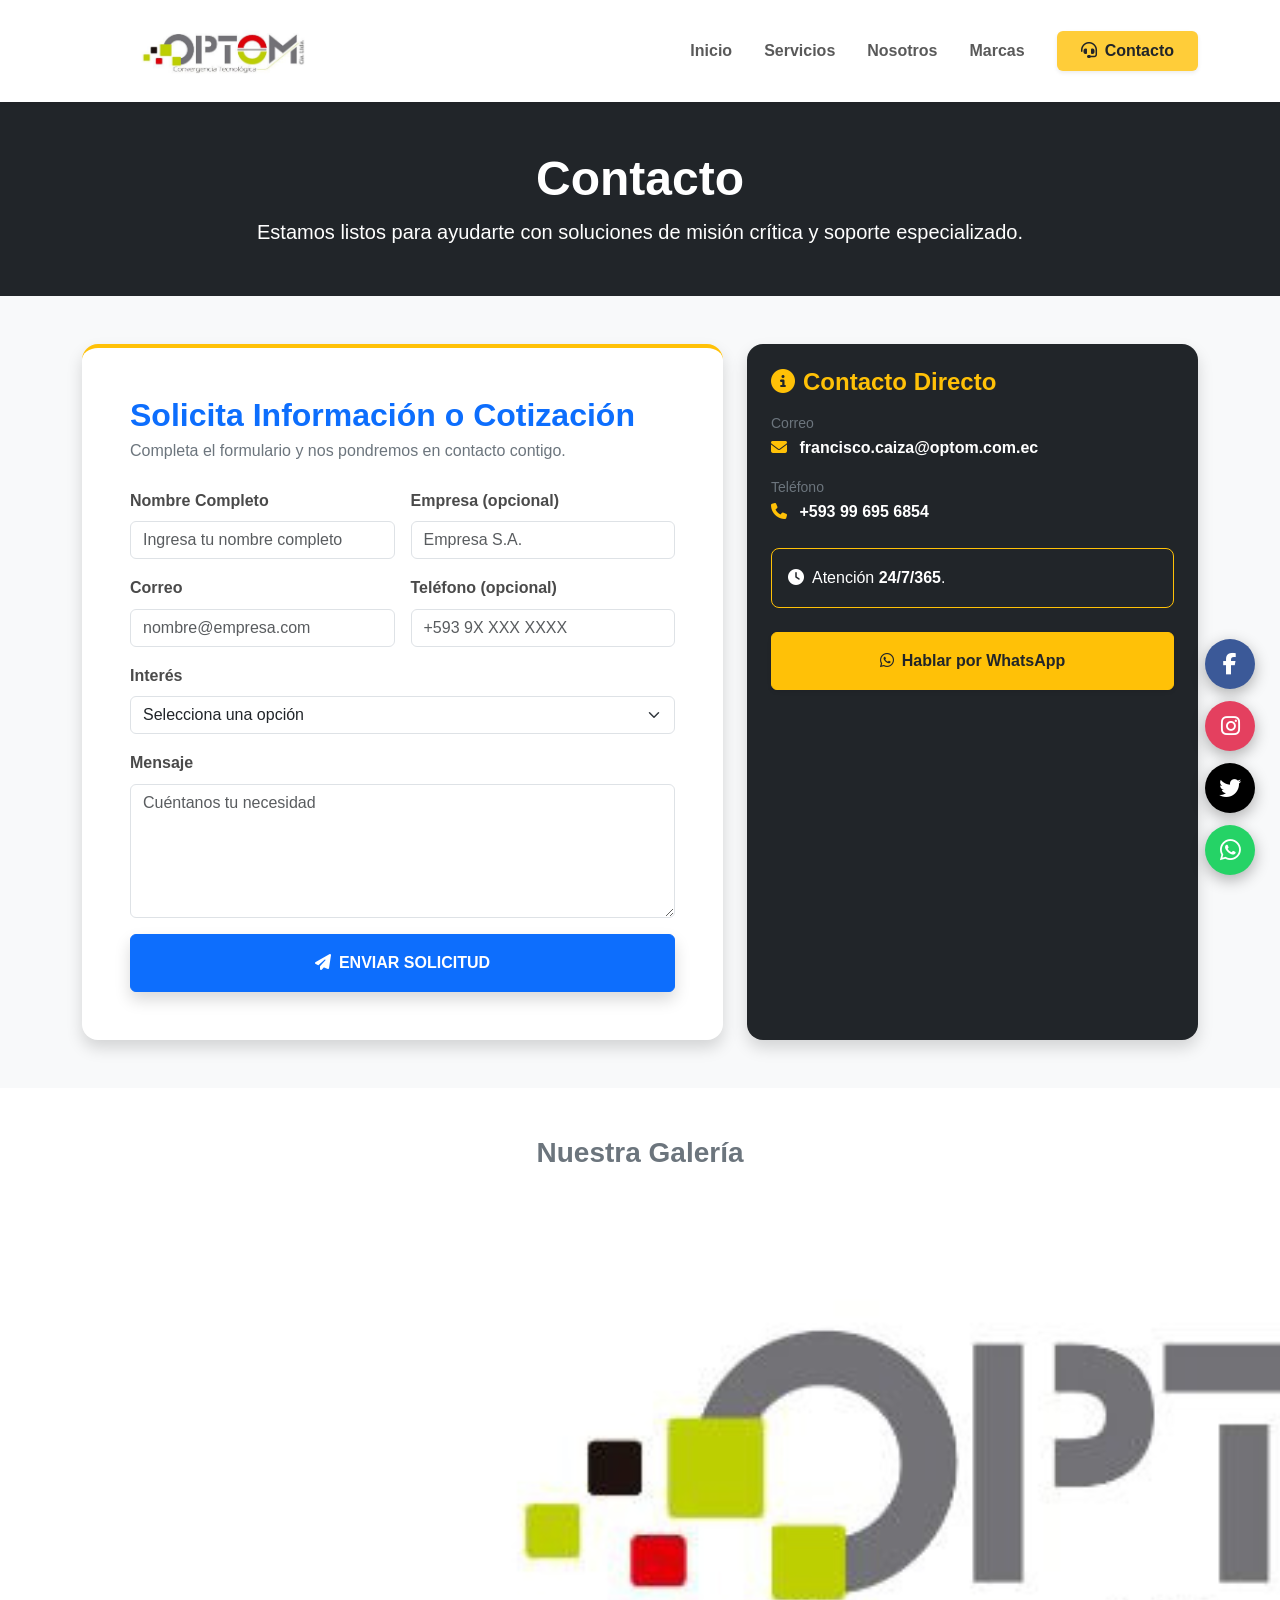
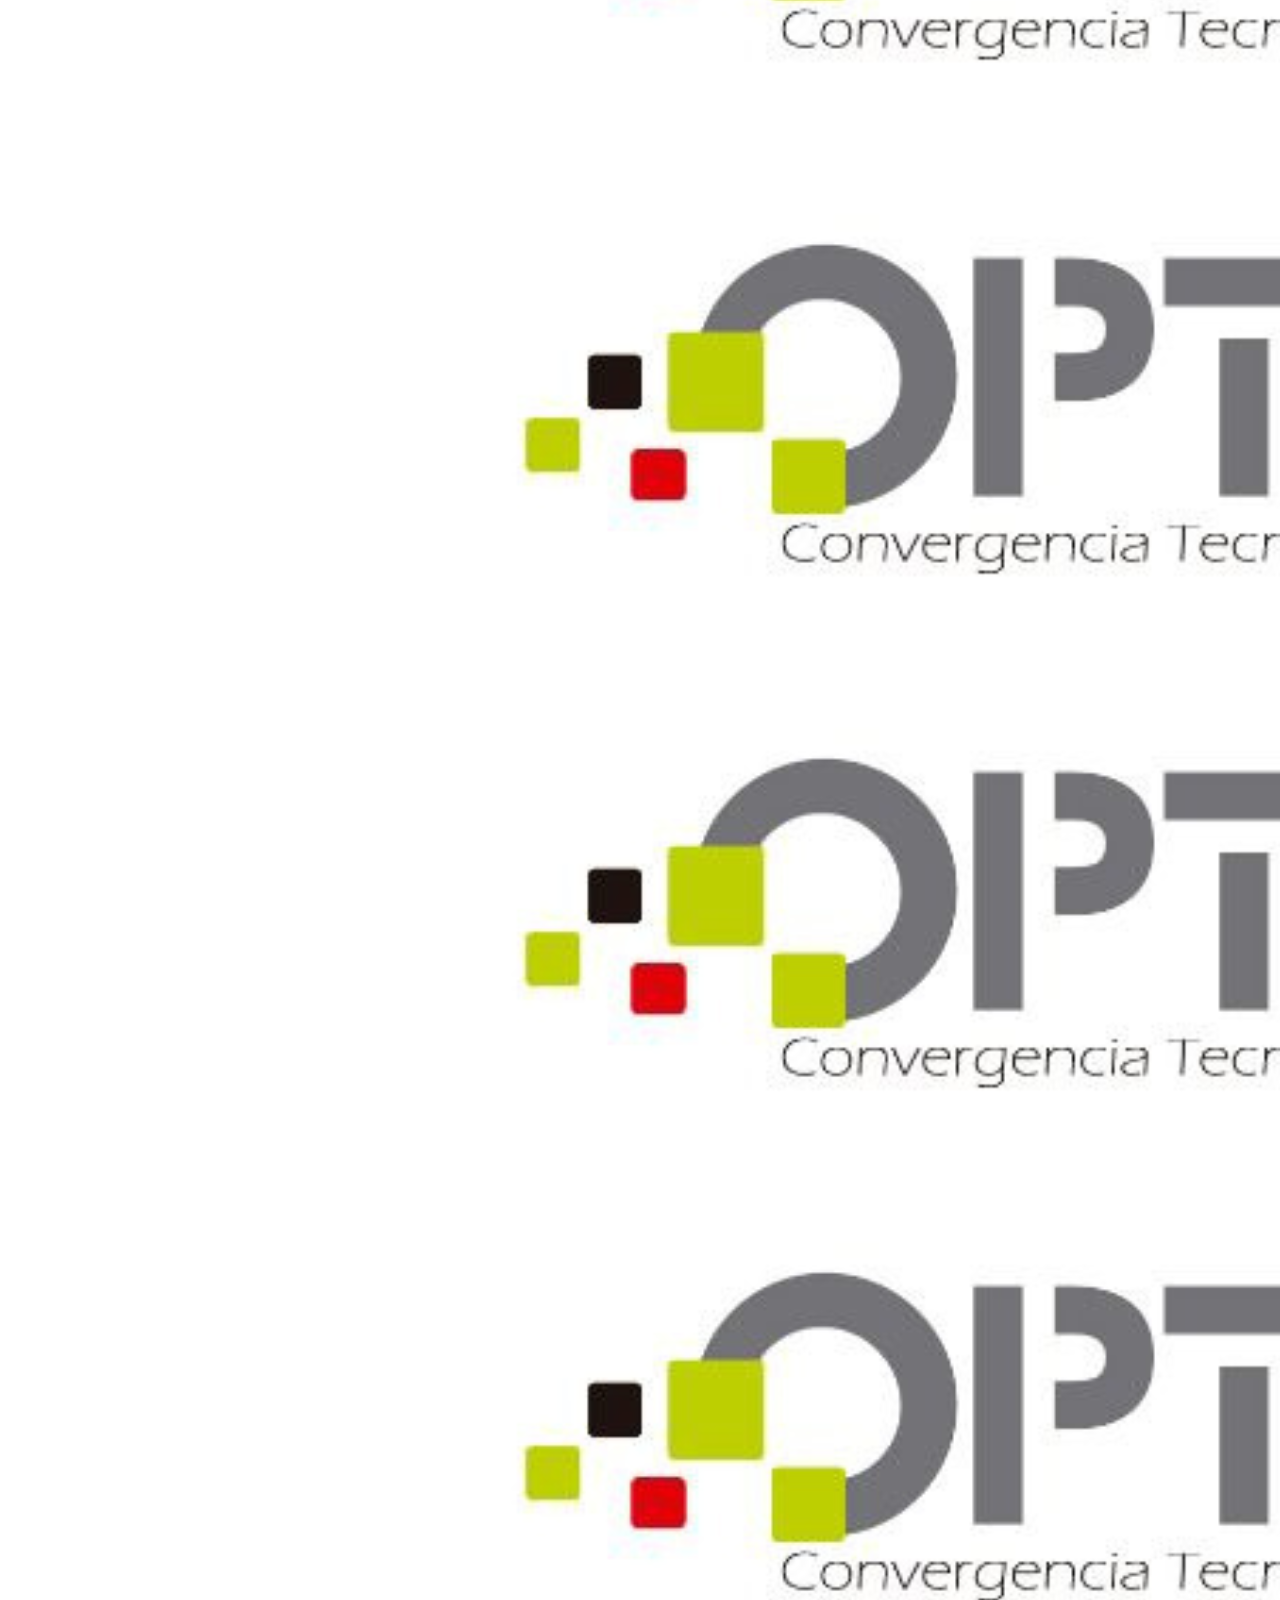
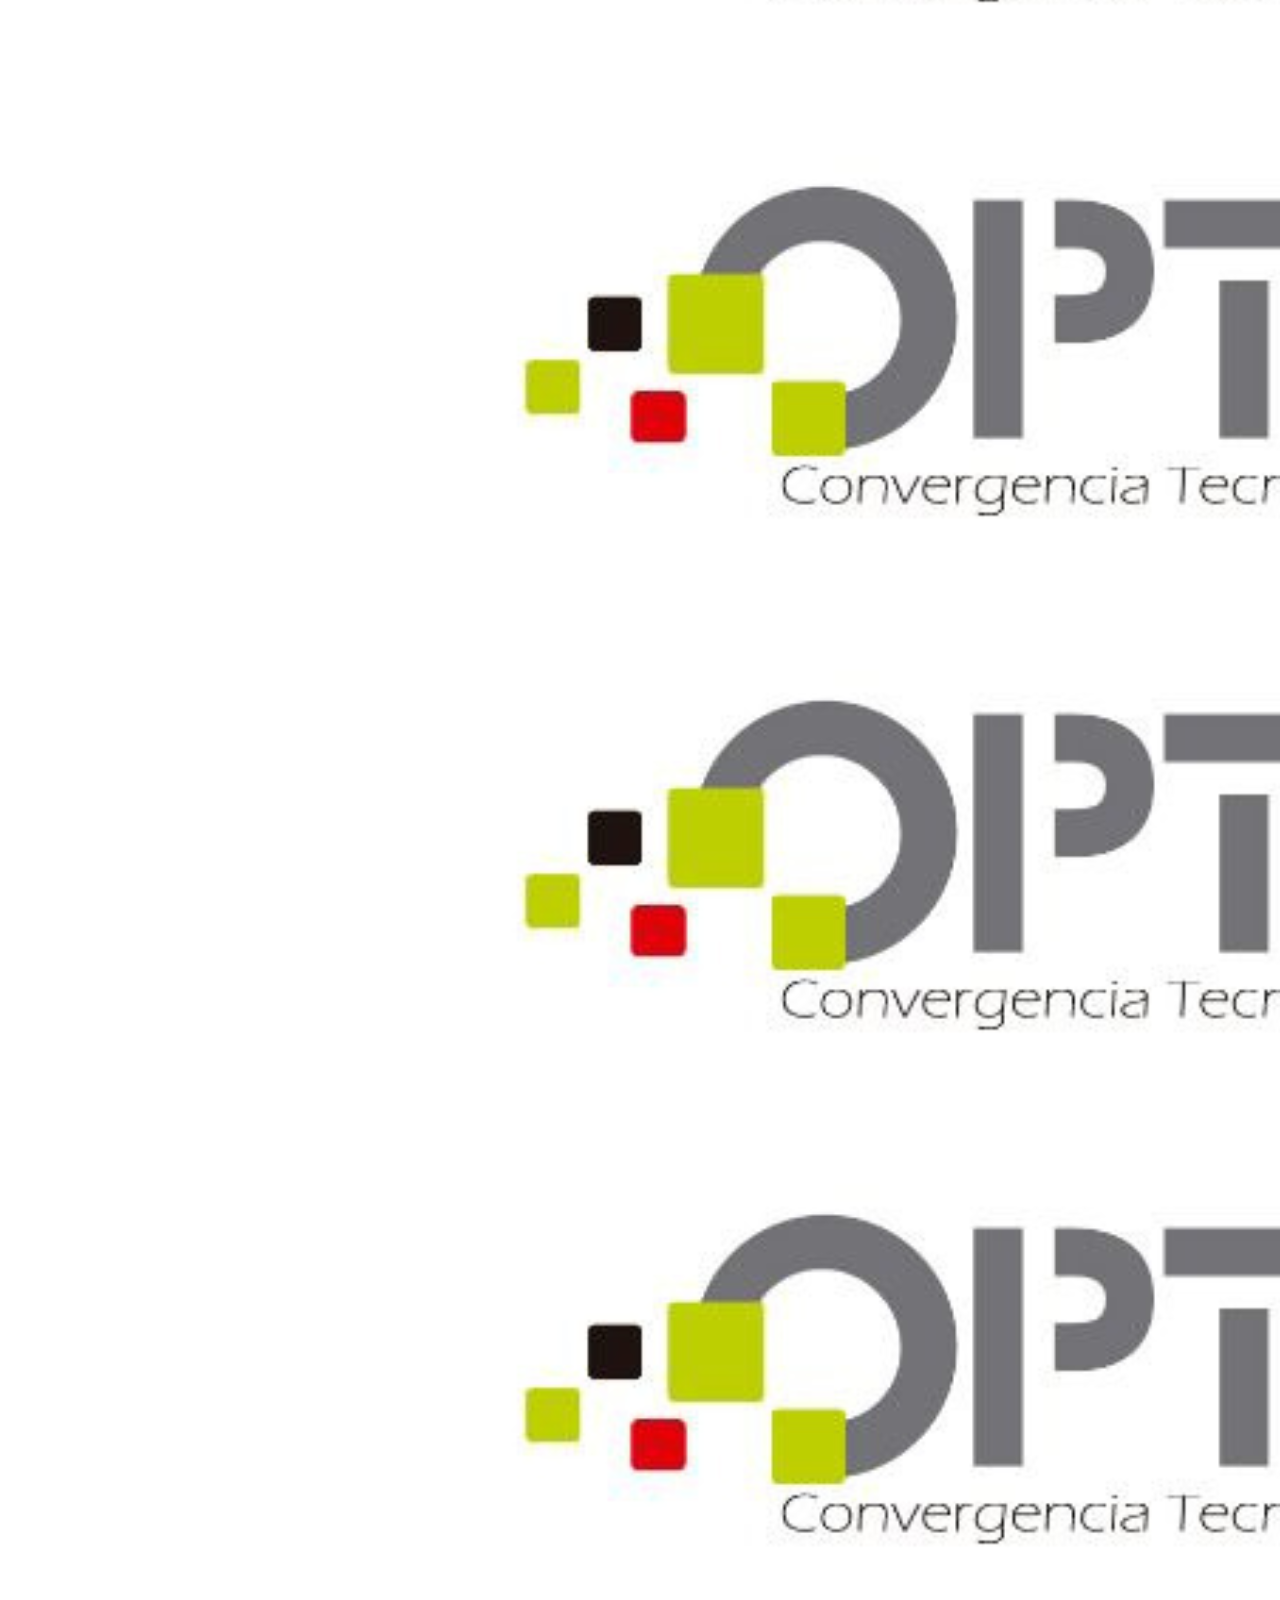
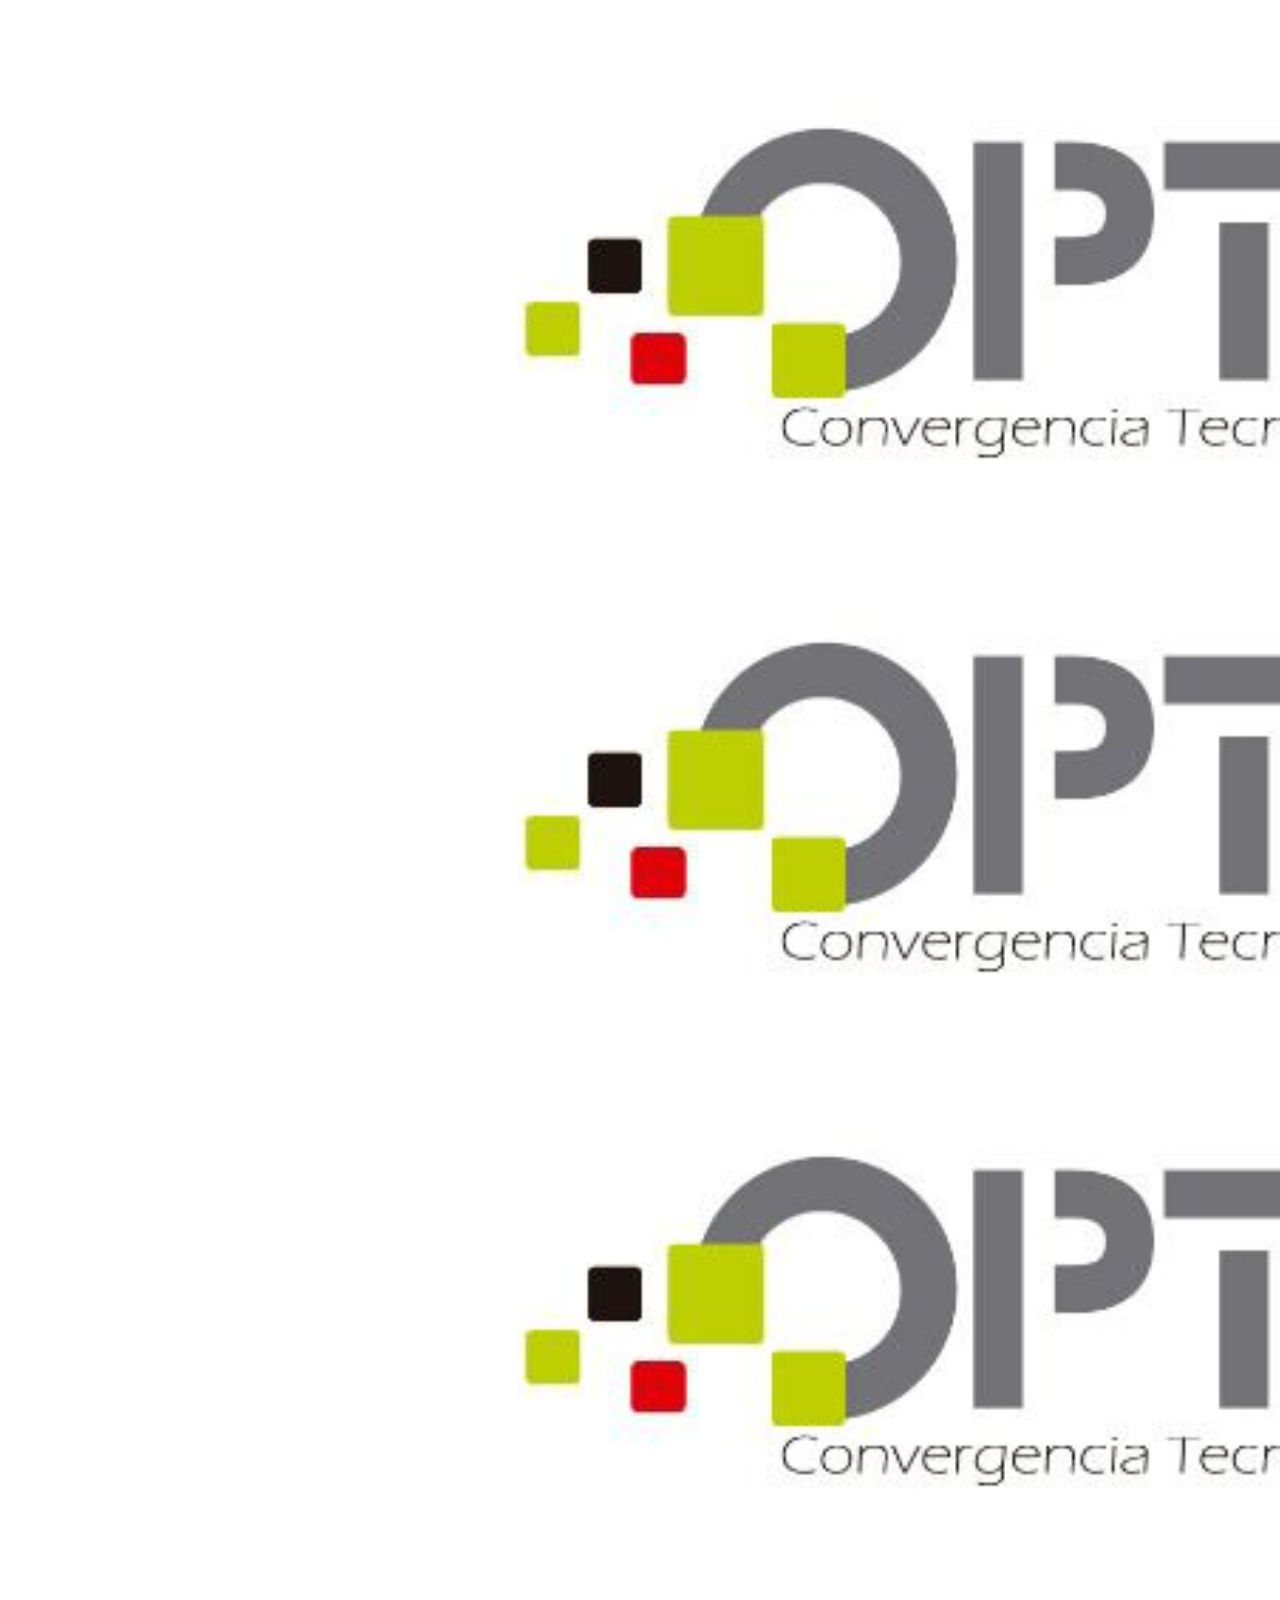
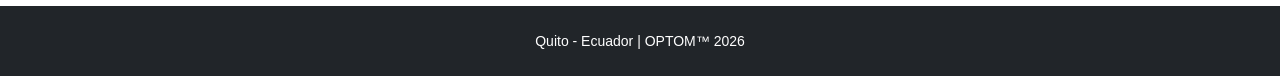
==== commit 4a05c869: "Mejora de diseño y redes sociales" ====
--- a/contacto.html
+++ b/contacto.html
@@ -121,6 +121,28 @@
     </div>
 </section>
 
+<section class="py-5 bg-white overflow-hidden">
+    <div class="container-fluid px-0">
+        <h3 class="text-center mb-5 fw-bold text-secondary">Nuestra Galería</h3>
+        <div class="apple-carousel">
+            <div class="apple-track">
+                <div class="apple-slide"><img src="img/logos/optom.png" alt="Slide"></div>
+                <div class="apple-slide"><img src="img/logos/optom.png" alt="Slide"></div>
+                <div class="apple-slide"><img src="img/logos/optom.png" alt="Slide"></div>
+                <div class="apple-slide"><img src="img/logos/optom.png" alt="Slide"></div>
+                <div class="apple-slide"><img src="img/logos/optom.png" alt="Slide"></div>
+                
+                <div class="apple-slide"><img src="img/logos/optom.png" alt="Slide"></div>
+                <div class="apple-slide"><img src="img/logos/optom.png" alt="Slide"></div>
+                <div class="apple-slide"><img src="img/logos/optom.png" alt="Slide"></div>
+                <div class="apple-slide"><img src="img/logos/optom.png" alt="Slide"></div>
+                <div class="apple-slide"><img src="img/logos/optom.png" alt="Slide"></div>
+            </div>
+        </div>
+    </div>
+</section>
+
+
 <footer class="py-4 text-center text-white bg-dark footer-optom">
     <p class="small mb-0">Quito - Ecuador | OPTOM™ 2026</p>
 </footer>
--- a/css/style.css
+++ b/css/style.css
@@ -1,231 +1,566 @@
 /* =========================================================
    1) CONFIGURACIÓN / VARIABLES
    ========================================================= */
-:root {
-  --primary-blue: #003366;   /* Azul Misión Crítica */
-  --accent-gold: #FFCC00;    /* Oro para botones y realces */
-  --tech-gray: #4A4A4A;      /* Textos técnicos */
-  --bg-light: #F8F9FA;       /* Fondos limpios */
-  --verde-wa: #25d366;       /* WhatsApp Oficial */
-
-  /* Transiciones base */
-  --t-fast: 200ms;
-  --t-base: 300ms;
-  --ease: ease;
-}
-
-/* =========================================================
-   2) BASE (TIPOGRAFÍA / DOCUMENTO)
-   ========================================================= */
-body {
-  font-family: 'Segoe UI', Tahoma, Geneva, Verdana, sans-serif;
-  color: var(--tech-gray);
-  overflow-x: hidden;
-  line-height: 1.6;
-}
-
-/* =========================================================
-   3) COMPONENTES REUTILIZABLES
-   ========================================================= */
-.section-title {
-  font-size: 2.2rem;
-  font-weight: 700;
-  color: var(--primary-blue);
-  text-transform: uppercase;
-  margin-bottom: 2.5rem;
-  text-align: center;
-}
-
-.badge {
-  font-size: 0.9rem;
-  font-weight: 500;
-  background-color: var(--primary-blue);
-  padding: 8px 15px;
-  color: white;
+:root{
+  --primary-blue:#003366;
+  --accent-gold:#FFCC00;
+  --tech-gray:#4A4A4A;
+  --bg-light:#F8F9FA;
+  --verde-wa:#25d366;
+
+  --t-fast:200ms;
+  --t-base:300ms;
+  --ease:ease;
+}
+
+/* =========================================================
+   2) BASE
+   ========================================================= */
+body{
+  font-family:'Segoe UI',Tahoma,Geneva,Verdana,sans-serif;
+  color:var(--tech-gray);
+  overflow-x:hidden;
+  line-height:1.6;
+}
+
+/* =========================================================
+   3) COMPONENTES
+   ========================================================= */
+.section-title{
+  font-size:2.2rem;
+  font-weight:700;
+  color:var(--primary-blue);
+  text-transform:uppercase;
+  margin-bottom:2.5rem;
+  text-align:center;
+}
+
+.badge{
+  font-size:.9rem;
+  font-weight:500;
+  background-color:var(--primary-blue);
+  padding:8px 15px;
+  color:#fff;
 }
 
 /* =========================================================
    4) SECCIONES
    ========================================================= */
-.hero-nuevo {
-  background: #FFFFFF;
-  padding: 100px 0;
-}
-
-.card-mision-pro {
-  border: 1px solid #eee;
-  border-left: 8px solid var(--primary-blue);
-  padding: 30px;
-  background: white;
+.hero-nuevo{ background:#fff; padding:100px 0; }
+
+.card-mision-pro{
+  border:1px solid #eee;
+  border-left:8px solid var(--primary-blue);
+  padding:30px;
+  background:#fff;
 }
 
 /* =========================================================
    5) MARCAS
    ========================================================= */
-.brand-logo {
-  filter: grayscale(100%);
-  opacity: 0.6;
-  max-height: 65px;
-
-  /* Transición base */
-  transition: filter var(--t-base) var(--ease),
-              opacity var(--t-base) var(--ease),
-              transform var(--t-base) var(--ease);
-}
-
-.brand-logo:hover {
-  filter: grayscale(0%);
-  opacity: 1;
-  transform: scale(1.1);
-}
-
-/* =========================================================
-   6) FLOTANTES (ESTÁTICO + CLASES CONTROLADAS POR JS)
-   ========================================================= */
-.social-float-container {
-  position: fixed;
-  bottom: 25px;
-  right: 25px;
+.brand-logo{
+  filter:grayscale(100%);
+  opacity:.6;
+  max-height:65px;
+  transition:filter var(--t-base) var(--ease),
+             opacity var(--t-base) var(--ease),
+             transform var(--t-base) var(--ease);
+}
+.brand-logo:hover{
+  filter:grayscale(0%);
+  opacity:1;
+  transform:scale(1.1);
+}
+
+/* =========================================================
+   6) FLOTANTES
+   ========================================================= */
+.social-float-container{
+  position:fixed;
+  bottom:25px;
+  right:25px;
+  display:flex;
+  flex-direction:column-reverse;
+  gap:12px;
+  z-index:10000;
+  align-items:flex-end;
+}
+.social-icon{
+  width:50px;
+  height:50px;
+  border-radius:50%;
+  display:flex;
+  justify-content:center;
+  align-items:center;
+  color:#fff;
+  font-size:22px;
+  text-decoration:none;
+  overflow:hidden;
+  box-shadow:0 5px 15px rgba(0,0,0,.3);
+  transition:transform var(--t-base) cubic-bezier(.175,.885,.32,1.275);
+}
+.social-icon:hover{ transform:scale(1.05); color:#fff; }
+.social-icon.facebook{ background:#3b5998; }
+.social-icon.instagram{ background:#e4405f; }
+.social-icon.twitter{ background:#000; }
+
+.social-icon.whatsapp{
+  background:var(--verde-wa);
+  width:50px;
+  border-radius:50%;
+  display:flex;
+  flex-direction:row;
+  justify-content:center;
+  padding:0;
+  transition:width var(--t-base) var(--ease),
+             border-radius var(--t-base) var(--ease),
+             padding var(--t-base) var(--ease),
+             justify-content var(--t-base) var(--ease);
+}
+.whatsapp-text{
+  max-width:0;
+  opacity:0;
+  overflow:hidden;
+  white-space:nowrap;
+  color:#fff;
+  font-size:15px;
+  font-weight:700;
+  transition:max-width var(--t-base) var(--ease),
+             opacity var(--t-fast) var(--ease),
+             margin var(--t-base) var(--ease);
+}
+.social-icon.whatsapp i{ font-size:24px; flex-shrink:0; }
+.social-icon.whatsapp.is-open{
+  width:160px;
+  border-radius:30px;
+  justify-content:center;
+  padding:0 15px;
+}
+.social-icon.whatsapp.is-open .whatsapp-text{
+  max-width:120px;
+  opacity:1;
+  margin-right:10px;
+}
+
+/* =========================================================
+   7) CARDS / FOOTER / STATS
+   ========================================================= */
+.service-card{
+  border-left:6px solid var(--primary-blue);
+  background:#fff;
+  padding:28px;
+  border-radius:12px;
+  box-shadow:0 10px 30px rgba(0,0,0,.06);
+  transition:transform var(--t-base) var(--ease),
+             border-left-color var(--t-base) var(--ease);
+}
+.service-card:hover{
+  transform:translateY(-7px);
+  border-left-color:var(--accent-gold);
+}
+.footer-optom{ background:#111827; }
+
+.stat-box{
+  padding:20px;
+  background:var(--bg-light);
+  border-radius:10px;
+  text-align:center;
+  border-bottom:4px solid var(--primary-blue);
+}
+.stat-number{
+  font-size:1.5rem;
+  font-weight:800;
+  color:var(--primary-blue);
+}
+.stat-label{
+  font-size:.8rem;
+  text-transform:uppercase;
+  color:var(--tech-gray);
+}
+
+.hover-shadow:hover{ box-shadow:0 4px 15px rgba(0,0,0,.2); }
+.transition-all{ transition:all .3s ease; }
+
+/* =========================================================
+   ÁREAS DE SOLUCIÓN (tiles)
+   ========================================================= */
+.solution-tile{
+  position:relative;
+  display:block;
+  height:240px;
+  border-radius:14px;
+  overflow:hidden;
+  text-decoration:none;
+  outline:none;
+  box-shadow:0 10px 24px rgba(0,0,0,.10);
+  transform:translateZ(0);
+}
+.solution-tile__bg{
+  position:absolute;
+  inset:0;
+  background-size:cover;
+  background-position:center;
+  transform:scale(1);
+  transition:transform 450ms ease;
+}
+.solution-tile__overlay{
+  position:absolute;
+  inset:0;
+  background:linear-gradient(180deg, rgba(0,0,0,.10) 0%, rgba(0,0,0,.55) 60%, rgba(0,0,0,.70) 100%);
+  transition:opacity 300ms ease;
+  opacity:1;
+}
+.solution-tile__content{
+  position:absolute;
+  left:18px;
+  right:18px;
+  bottom:16px;
+  color:#fff;
+}
+.solution-tile__title{
+  font-weight:700;
+  margin:0 0 6px 0;
+  letter-spacing:.2px;
+}
+.solution-tile__desc{
+  font-size:.95rem;
+  color:rgba(255,255,255,.88);
+  line-height:1.35;
+}
+.solution-tile:hover .solution-tile__bg{ transform:scale(1.08); }
+.solution-tile:hover .solution-tile__overlay{ opacity:.95; }
+.solution-tile:focus-visible{
+  box-shadow:0 0 0 4px rgba(0,51,102,.25), 0 12px 28px rgba(0,0,0,.14);
+}
+
+/* =========================================================
+   HERO SLIDER (SERVICIOS) - BLOQUE ÚNICO (SIN DUPLICADOS)
+   ========================================================= */
+.hero-slider{ position:relative; }
+
+.hero-slider .carousel,
+.hero-slider .carousel-inner,
+.hero-slider .carousel-item{
+  height:clamp(420px, 70vh, 640px);
+}
+
+.hero-slider .carousel-item{ position:relative; }
+
+/* Fondo del slide (sin franjas feas) */
+.hero-slide{
+  height:100%;
+  background-size:cover;            /* llena el espacio */
+  background-position:center;       /* cambia por slide si lo necesitas */
+  background-repeat:no-repeat;
+  background-color:#0b0f14;         /* respaldo si alguna imagen es rara */
+}
+
+/* Oscurece un poco para que el texto se lea bien (sin cajas) */
+.hero-slide-overlay{
+  position:absolute;
+  inset:0;
+  z-index:2;
+  background:linear-gradient(180deg,
+    rgba(0,0,0,.15) 0%,
+    rgba(0,0,0,.45) 55%,
+    rgba(0,0,0,.65) 100%
+  );
+  pointer-events:none;
+}
+
+/* Texto por slide (SIN cuadro) */
+.hero-slide-caption{
+  position:absolute;
+  inset:0;
+  z-index:3;
+  display:grid;
+  align-items:end;
+  padding:26px 0;
+  pointer-events:none;
+}
+.hero-slide-caption__box{
+  max-width:980px;
+  margin:0 auto;
+  padding:0 18px;
+}
+@media (min-width:768px){
+  .hero-slide-caption__box{ margin:0; padding-left:0; }
+}
+
+.hero-slide-caption__title{
+  color:#fff;
+  font-weight:900;
+  text-transform:uppercase;
+  letter-spacing:.6px;
+  font-size:clamp(1.6rem, 3vw, 2.6rem);
+  text-shadow:0 12px 30px rgba(0,0,0,.6);
+  margin:0 0 8px 0;
+}
+.hero-slide-caption__desc{
+  color:rgba(255,255,255,.92);
+  font-size:clamp(1rem, 1.2vw, 1.15rem);
+  max-width:780px;
+  margin:0;
+  text-shadow:0 10px 22px rgba(0,0,0,.55);
+}
+
+/* Click del slide (sin bloquear flechas/puntos) */
+.hero-slide-link{
+  position:absolute;
+  inset:0;
+  z-index:1;
+}
+
+/* Controles siempre por encima (clickeables) */
+.hero-slider .carousel-control-prev,
+.hero-slider .carousel-control-next,
+.hero-slider .carousel-indicators{
+  z-index:10;
+}
+
+.hero-slider .carousel-control-prev-icon,
+.hero-slider .carousel-control-next-icon{
+  filter:drop-shadow(0 8px 20px rgba(0,0,0,.35));
+}
+
+.hero-slider .carousel-indicators [data-bs-target]{
+  width:10px;
+  height:10px;
+  border-radius:50%;
+}
+
+/* Zoom suave */
+.carousel-item.active .hero-slide{
+  animation:heroZoom 6s ease-in-out both;
+}
+@keyframes heroZoom{
+  from{ transform:scale(1.02); }
+  to{ transform:scale(1.08); }
+}
+
+/* =========================================================
+   TÍTULO “SERVICIOS Y SOLUCIONES” DEBAJO DEL SLIDER
+   (para evitar que se vea feo pegado a la navbar)
+   ========================================================= */
+.hero-below-title{
+  padding:34px 0 22px;
+  background:#f2f2f2;
+}
+.hero-below-title__h1{
+  color:#5b5b5b;
+  letter-spacing:.12em;
+  font-weight:300;
+}
+.hero-below-title__p{
+  color:#6b6b6b;
+  max-width:900px;
+  margin:0 auto;
+}
+
+/* =========================================================
+   NAVBAR TRANSPARENTE EN HERO + BLANCA AL BAJAR
+   ========================================================= */
+.navbar.nav-transparent{
+  background:transparent !important;
+  box-shadow:none !important;
+}
+.navbar.nav-transparent .nav-link,
+.navbar.nav-transparent .navbar-brand,
+.navbar.nav-transparent .navbar-toggler{
+  color:#fff !important;
+}
+.navbar.nav-transparent .nav-link.active{
+  color:#fff !important;
+  text-decoration:underline;
+  text-underline-offset:6px;
+}
+.navbar.nav-transparent .navbar-toggler{
+  border-color:rgba(255,255,255,.25) !important;
+}
+.navbar.nav-transparent .navbar-toggler-icon{
+  filter:invert(1) brightness(2);
+}
+
+.navbar.nav-scrolled{
+  background:#fff !important;
+  box-shadow:0 10px 30px rgba(0,0,0,.10) !important;
+}
+.navbar.nav-scrolled .nav-link,
+.navbar.nav-scrolled .navbar-brand,
+.navbar.nav-scrolled .navbar-toggler{
+  color:var(--tech-gray) !important;
+}
+.navbar.nav-scrolled .navbar-toggler-icon{ filter:none; }
+
+/* El hero detrás del navbar (ajusta si tu navbar cambia de alto) */
+.hero-slider{ margin-top:-92px; }
+@media (max-width:992px){
+  .hero-slider{ margin-top:-78px; }
+}
+
+/* =========================
+   HERO SLIDER – OPCIÓN A
+   Imagen centrada + fondo oscuro
+   ========================= */
+
+/* FIX: base de posicionamiento para z-index/indicators */
+.hero-slider .carousel{ position: relative; }
+
+.hero-slider .carousel,
+.hero-slider .carousel-inner,
+.hero-slider .carousel-item {
+  height: clamp(420px, 65vh, 620px);
+}
+
+/* Marco del slide */
+.hero-slide {
+  position: relative;
+  height: 100%;
+  background: #0b0f14;
   display: flex;
-  flex-direction: column-reverse;
-  gap: 12px;
-  z-index: 10000;
-  align-items: flex-end;
-}
-
-.social-icon {
-  width: 50px;
-  height: 50px;
-  border-radius: 50%;
-
-  display: flex;
+  align-items: center;
   justify-content: center;
-  align-items: center;
-
-  color: white;
-  font-size: 22px;
-  text-decoration: none;
   overflow: hidden;
-
-  box-shadow: 0 5px 15px rgba(0, 0, 0, 0.3);
-
-  /* Transición base */
-  transition: transform var(--t-base) cubic-bezier(0.175, 0.885, 0.32, 1.275);
-}
-
-.social-icon:hover {
-  transform: scale(1.05);
-  color: white;
-}
-
-.social-icon.facebook { background-color: #3b5998; }
-.social-icon.instagram { background-color: #e4405f; }
-.social-icon.twitter { background-color: #000000; }
-
-/* WhatsApp: el estado expandido lo controlará JS con .is-open */
-.social-icon.whatsapp {
-  background-color: var(--verde-wa);
-
-  /* Mantiene forma/tamaño por defecto */
-  width: 50px;
-  border-radius: 50%;
-
-  /* Layout base */
-  display: flex;
-  flex-direction: row;
-  justify-content: center;
-  padding: 0;
-
-  /* Transición base (la animación “importante” la dispara JS con clase) */
-  transition: width var(--t-base) var(--ease),
-              border-radius var(--t-base) var(--ease),
-              padding var(--t-base) var(--ease),
-              justify-content var(--t-base) var(--ease);
-}
-
-.whatsapp-text {
-  max-width: 0;
-  opacity: 0;
-  overflow: hidden;
-  white-space: nowrap;
-
-  color: white;
-  font-size: 15px;
-  font-weight: bold;
-
-  transition: max-width var(--t-base) var(--ease),
-              opacity var(--t-fast) var(--ease),
-              margin var(--t-base) var(--ease);
-}
-
-.social-icon.whatsapp i {
-  font-size: 24px;
-  flex-shrink: 0;
-}
-
-/* Estado expandido (JS agrega/quita .is-open) */
-.social-icon.whatsapp.is-open {
-  width: 160px;
-  border-radius: 30px;
-  justify-content: center;
-  padding: 0 15px;
-}
-
-.social-icon.whatsapp.is-open .whatsapp-text {
-  max-width: 100px;
-  opacity: 1;
-  margin-right: 10px;
-}
-
-/* =========================================================
-   7) CARDS / FOOTER / STATS
-   ========================================================= */
-.service-card {
-  border-left: 6px solid var(--primary-blue);
-  background: white;
-  padding: 28px;
-  border-radius: 12px;
-  box-shadow: 0 10px 30px rgba(0,0,0,0.06);
-
-  /* Transición base */
-  transition: transform var(--t-base) var(--ease),
-              border-left-color var(--t-base) var(--ease);
-}
-
-.service-card:hover {
-  transform: translateY(-7px);
-  border-left-color: var(--accent-gold);
-}
-
-.footer-optom {
-  background: #111827;
-}
-
-.stat-box {
-  padding: 20px;
-  background: var(--bg-light);
-  border-radius: 10px;
-  text-align: center;
-  border-bottom: 4px solid var(--primary-blue);
-}
-
-.stat-number {
-  font-size: 1.5rem;
-  font-weight: 800;
-  color: var(--primary-blue);
-}
-
-.stat-label {
-  font-size: 0.8rem;
-  text-transform: uppercase;
-  color: var(--tech-gray);
-}
-
-/* Utilidades que tenías inline en el HTML */
-.hover-shadow:hover {
-  box-shadow: 0px 4px 15px rgba(0, 0, 0, 0.2);
-}
-
-.transition-all {
-  transition: all 0.3s ease;
-}
+}
+
+/* Imagen del slide (menos “gigante” + más aire) */
+.hero-slide img,
+.hero-slide .hero-img {
+  max-width: min(980px, 82%);
+  max-height: 88%;
+  width: auto;
+  height: auto;
+  object-fit: contain;
+}
+
+/* Evita que Bootstrap o animaciones la inflen */
+.carousel-item.active img,
+.carousel-item.active .hero-img {
+  animation: none !important;
+  transform: none !important;
+}
+
+/* Overlay mantiene lectura */
+.hero-overlay {
+  position: absolute;
+  inset: 0;
+  background: linear-gradient(
+    90deg,
+    rgba(0,0,0,.65) 0%,
+    rgba(0,0,0,.25) 45%,
+    rgba(0,0,0,.65) 100%
+  );
+  z-index: 4;
+  pointer-events: none;
+}
+
+/* Texto SIEMPRE arriba */
+.hero-caption {
+  position: absolute;
+  inset: 0;
+  z-index: 6;
+  display: grid;
+  align-items: end;
+
+  /* FIX: espacio real para indicadores (sin exagerar) */
+  padding: 0 0 4.6rem 0;
+
+  pointer-events: none;
+}
+
+.hero-caption a { pointer-events: auto; }
+
+/* FIX: si tienes link invisible para que todo el slide sea clickeable,
+   debe quedar debajo de indicadores y debajo del caption */
+.hero-slide-link{
+  position: absolute;
+  inset: 0;
+  z-index: 2;
+}
+
+/* FIX: indicadores al fondo, por encima de todo */
+.hero-slider .carousel-indicators{
+  position: absolute;
+  left: 0;
+  right: 0;
+  bottom: 18px !important;
+  margin-bottom: 0 !important;
+  z-index: 12 !important;
+}
+
+/* Responsive */
+@media (max-width: 768px) {
+  .hero-slide img,
+  .hero-slide .hero-img {
+    max-width: 92%;
+    max-height: 86%;
+  }
+
+  .hero-slider .carousel,
+  .hero-slider .carousel-inner,
+  .hero-slider .carousel-item {
+    height: 480px;
+  }
+
+  /* En móvil, un poquito menos de padding para que no tape */
+  .hero-caption{ padding-bottom: 4.2rem; }
+}
+
+/* Reduce altura de la descripción para que no invada */
+.hero-caption__desc{
+  max-width: 620px;
+  line-height: 1.35;
+  font-size: 1rem;
+  margin-bottom: .6rem;
+}
+
+/* quita borde/espacio blanco del navegador */
+body{ margin:0; }
+
+/* orden de capas: link debajo de indicadores/controles */
+.hero-slider .carousel{ position:relative; }
+.hero-slide-link{ z-index:2; }
+.hero-slide-overlay{ z-index:4; }
+.hero-slide-caption{ z-index:6; }
+.hero-slider .carousel-indicators,
+.hero-slider .carousel-control-prev,
+.hero-slider .carousel-control-next{ z-index:12; }
+
+#mainNav{
+  transition: background-color .25s ease, box-shadow .25s ease, padding .25s ease;
+}
+
+#mainNav.nav-transparent{
+  background: transparent !important;
+  box-shadow: none !important;
+}
+
+#mainNav.nav-transparent .nav-link,
+#mainNav.nav-transparent .navbar-brand{
+  color:#fff !important;
+}
+
+#mainNav.nav-transparent .navbar-toggler{
+  border-color: rgba(255,255,255,.25) !important;
+}
+
+#mainNav.nav-transparent .navbar-toggler-icon{
+  filter: invert(1) brightness(2);
+}
+
+#mainNav.nav-scrolled{
+  background:#fff !important;
+  box-shadow:0 10px 30px rgba(0,0,0,.10) !important;
+}
+
+#mainNav.nav-scrolled .nav-link,
+#mainNav.nav-scrolled .navbar-brand{
+  color: var(--tech-gray) !important;
+}
+
+#mainNav.nav-scrolled .navbar-toggler-icon{
+  filter:none;
+}
+
+html, body { margin: 0; padding: 0; }
+
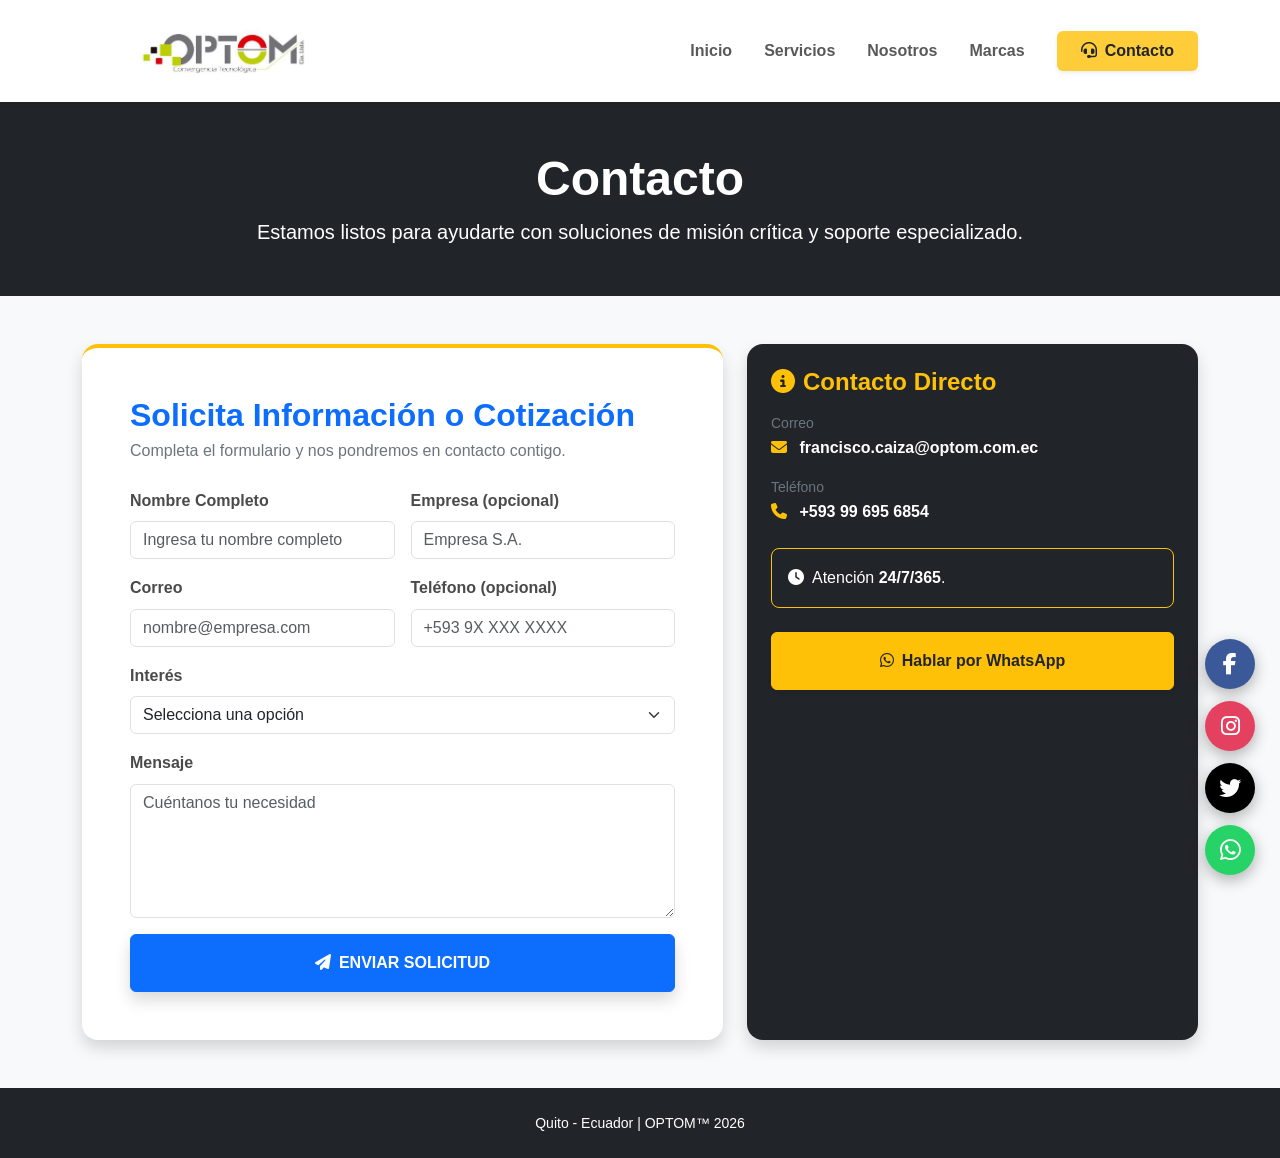
==== commit f637158d: "Index" ====
--- a/contacto.html
+++ b/contacto.html
@@ -121,26 +121,6 @@
     </div>
 </section>
 
-<section class="py-5 bg-white overflow-hidden">
-    <div class="container-fluid px-0">
-        <h3 class="text-center mb-5 fw-bold text-secondary">Nuestra Galería</h3>
-        <div class="apple-carousel">
-            <div class="apple-track">
-                <div class="apple-slide"><img src="img/logos/optom.png" alt="Slide"></div>
-                <div class="apple-slide"><img src="img/logos/optom.png" alt="Slide"></div>
-                <div class="apple-slide"><img src="img/logos/optom.png" alt="Slide"></div>
-                <div class="apple-slide"><img src="img/logos/optom.png" alt="Slide"></div>
-                <div class="apple-slide"><img src="img/logos/optom.png" alt="Slide"></div>
-                
-                <div class="apple-slide"><img src="img/logos/optom.png" alt="Slide"></div>
-                <div class="apple-slide"><img src="img/logos/optom.png" alt="Slide"></div>
-                <div class="apple-slide"><img src="img/logos/optom.png" alt="Slide"></div>
-                <div class="apple-slide"><img src="img/logos/optom.png" alt="Slide"></div>
-                <div class="apple-slide"><img src="img/logos/optom.png" alt="Slide"></div>
-            </div>
-        </div>
-    </div>
-</section>
 
 
 <footer class="py-4 text-center text-white bg-dark footer-optom">
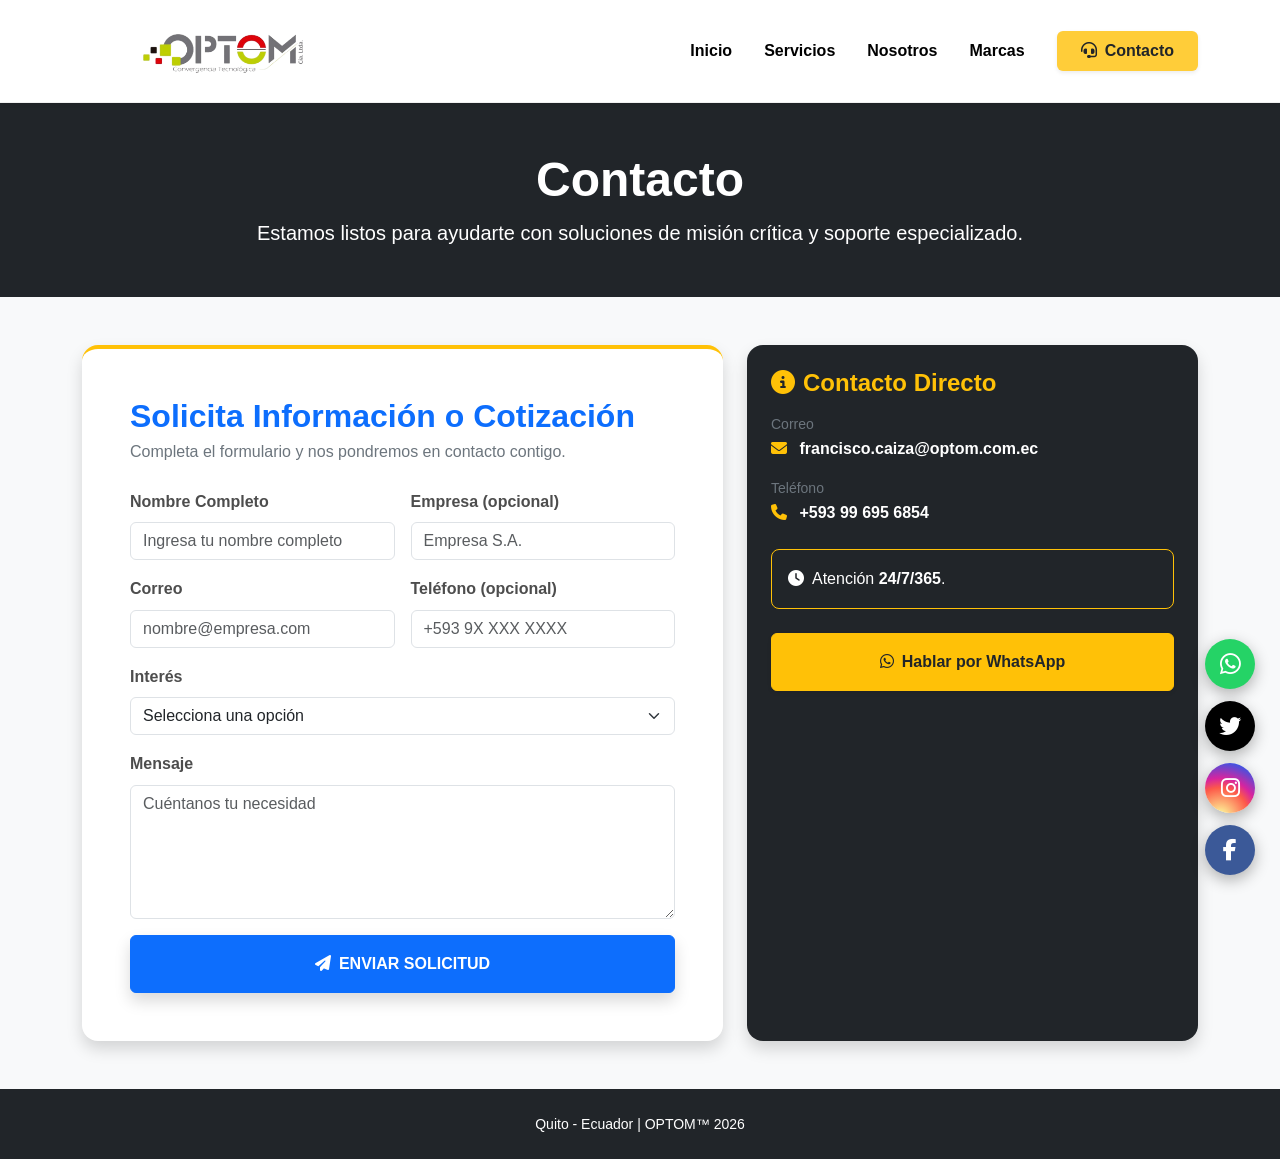
==== commit 21311e3b: "Actualización del proyecto" ====
--- a/contacto.html
+++ b/contacto.html
@@ -11,7 +11,7 @@
 </head>
 <body class="bg-light">
 
-<nav class="navbar navbar-expand-lg navbar-light bg-white sticky-top shadow-sm py-3">
+<nav class="navbar navbar-expand-lg site-nav navbar-light bg-white sticky-top shadow-sm py-3">
     <div class="container">
         <a class="navbar-brand" href="index.html">
             <img src="img/logos/optom.png" alt="OPTOM" style="height: 60px;">
--- a/css/style.css
+++ b/css/style.css
@@ -1,31 +1,47 @@
-/* =========================================================
-   1) CONFIGURACIÓN / VARIABLES
-   ========================================================= */
+/* =========================
+   STYLE.CSS (GLOBAL OPTOM)
+   - Variables globales
+   - Tipografía base
+   - Componentes reutilizables
+   - Social floating (WhatsApp expand)
+   ========================= */
+
 :root{
-  --primary-blue:#003366;
-  --accent-gold:#FFCC00;
-  --tech-gray:#4A4A4A;
+  /* BRAND OPTOM (según tu paleta) */
+  --brand-lime:#A8D713;
+  --brand-red:#FF0000;
+  --brand-gray:#4D4D4D;
+  --brand-black:#000000;
+
+  /* UI neutrales */
   --bg-light:#F8F9FA;
   --verde-wa:#25d366;
+  --glass-white: rgba(255,255,255,.88);
+
+  /* Compatibilidad con tu CSS actual (para no romper nada) */
+  --primary-blue: var(--brand-black);
+  --accent-gold: var(--brand-lime);
+  --tech-gray: var(--brand-gray);
 
   --t-fast:200ms;
   --t-base:300ms;
   --ease:ease;
 }
 
-/* =========================================================
-   2) BASE
-   ========================================================= */
+
+html, body { margin: 0; padding: 0; }
+
 body{
   font-family:'Segoe UI',Tahoma,Geneva,Verdana,sans-serif;
   color:var(--tech-gray);
+  background: var(--bg-light);
   overflow-x:hidden;
   line-height:1.6;
 }
 
-/* =========================================================
-   3) COMPONENTES
-   ========================================================= */
+/* =========================
+   TITULOS / BADGES (GLOBAL)
+   ========================= */
 .section-title{
   font-size:2.2rem;
   font-weight:700;
@@ -43,80 +59,131 @@
   color:#fff;
 }
 
-/* =========================================================
-   4) SECCIONES
-   ========================================================= */
-.hero-nuevo{ background:#fff; padding:100px 0; }
-
-.card-mision-pro{
-  border:1px solid #eee;
-  border-left:8px solid var(--primary-blue);
-  padding:30px;
+/* =========================
+   NAVBAR (GLOBAL) - SOLO si usas .site-nav
+   (Esto evita que el index se pise)
+   ========================= */
+.site-nav{
+  background: var(--glass-white);
+  backdrop-filter: blur(10px);
+  -webkit-backdrop-filter: blur(10px);
+  border-bottom: 1px solid rgba(0,0,0,.06);
+}
+
+.site-nav .nav-link{
+  color: var(--primary-blue);
+  position: relative;
+  transition: color var(--t-base) var(--ease);
+}
+
+.site-nav .nav-link::after{
+  content:'';
+  position:absolute;
+  width:0;
+  height:2px;
+  bottom:5px;
+  left:50%;
+  transform:translateX(-50%);
+  background: var(--accent-gold);
+  transition: width var(--t-base) var(--ease);
+}
+
+.site-nav .nav-link:hover::after{ width:70%; }
+
+.site-nav .nav-link.active{ font-weight:800; }
+
+/* =========================
+   CARDS (GLOBAL)
+   ========================= */
+.service-card{
+  border-left:6px solid var(--primary-blue);
   background:#fff;
-}
-
-/* =========================================================
-   5) MARCAS
-   ========================================================= */
-.brand-logo{
-  filter:grayscale(100%);
-  opacity:.6;
-  max-height:65px;
-  transition:filter var(--t-base) var(--ease),
-             opacity var(--t-base) var(--ease),
-             transform var(--t-base) var(--ease);
-}
-.brand-logo:hover{
-  filter:grayscale(0%);
-  opacity:1;
-  transform:scale(1.1);
-}
-
-/* =========================================================
-   6) FLOTANTES
-   ========================================================= */
+  padding:28px;
+  border-radius:12px;
+  box-shadow:0 10px 30px rgba(0,0,0,.06);
+  transition:transform var(--t-base) var(--ease),
+             border-left-color var(--t-base) var(--ease),
+             box-shadow var(--t-base) var(--ease);
+}
+
+.service-card:hover{
+  transform:translateY(-7px);
+  border-left-color:var(--accent-gold);
+  box-shadow:0 18px 45px rgba(0,0,0,.10);
+}
+
+/* Utilidades */
+.hover-shadow:hover{ box-shadow:0 4px 15px rgba(0,0,0,.2); }
+.transition-all{ transition:all .3s ease; }
+
+/* =========================
+   SOCIAL FLOATING (GLOBAL)
+   ========================= */
 .social-float-container{
   position:fixed;
   bottom:25px;
   right:25px;
   display:flex;
-  flex-direction:column-reverse;
+  flex-direction:column;
   gap:12px;
   z-index:10000;
   align-items:flex-end;
 }
+
 .social-icon{
   width:50px;
   height:50px;
-  border-radius:50%;
+  border-radius:999px;
   display:flex;
   justify-content:center;
   align-items:center;
-  color:#fff;
+  color:#fff !important;
   font-size:22px;
-  text-decoration:none;
+  text-decoration:none !important;
   overflow:hidden;
-  box-shadow:0 5px 15px rgba(0,0,0,.3);
-  transition:transform var(--t-base) cubic-bezier(.175,.885,.32,1.275);
-}
-.social-icon:hover{ transform:scale(1.05); color:#fff; }
+  box-shadow:0 5px 15px rgba(0,0,0,.30);
+  transition: transform var(--t-base) cubic-bezier(.175,.885,.32,1.275),
+              box-shadow var(--t-base) var(--ease),
+              filter var(--t-base) var(--ease);
+}
+
+.social-icon:hover{
+  transform:scale(1.07) translateX(-4px);
+  box-shadow:0 8px 22px rgba(0,0,0,.32);
+  filter: brightness(1.06);
+}
+
 .social-icon.facebook{ background:#3b5998; }
-.social-icon.instagram{ background:#e4405f; }
 .social-icon.twitter{ background:#000; }
 
+.social-icon.instagram{
+  background: radial-gradient(circle at 30% 107%,
+    #fdf497 0%, #fdf497 5%,
+    #fd5949 45%, #d6249f 60%,
+    #285AEB 90%);
+}
+
+/* WhatsApp expandible */
 .social-icon.whatsapp{
   background:var(--verde-wa);
   width:50px;
-  border-radius:50%;
+  border-radius:999px;
   display:flex;
   flex-direction:row;
   justify-content:center;
   padding:0;
-  transition:width var(--t-base) var(--ease),
-             border-radius var(--t-base) var(--ease),
-             padding var(--t-base) var(--ease),
-             justify-content var(--t-base) var(--ease);
-}
+  gap:0;
+  transition: width var(--t-base) var(--ease),
+              border-radius var(--t-base) var(--ease),
+              padding var(--t-base) var(--ease),
+              justify-content var(--t-base) var(--ease);
+}
+
+.social-icon.whatsapp i{
+  font-size:24px;
+  flex-shrink:0;
+}
+
 .whatsapp-text{
   max-width:0;
   opacity:0;
@@ -129,438 +196,28 @@
              opacity var(--t-fast) var(--ease),
              margin var(--t-base) var(--ease);
 }
-.social-icon.whatsapp i{ font-size:24px; flex-shrink:0; }
+
+/* Abre con HOVER */
+.social-icon.whatsapp:hover,
 .social-icon.whatsapp.is-open{
   width:160px;
   border-radius:30px;
   justify-content:center;
   padding:0 15px;
-}
+  gap:10px;
+}
+
+.social-icon.whatsapp:hover .whatsapp-text,
 .social-icon.whatsapp.is-open .whatsapp-text{
   max-width:120px;
   opacity:1;
-  margin-right:10px;
-}
-
-/* =========================================================
-   7) CARDS / FOOTER / STATS
-   ========================================================= */
-.service-card{
-  border-left:6px solid var(--primary-blue);
-  background:#fff;
-  padding:28px;
-  border-radius:12px;
-  box-shadow:0 10px 30px rgba(0,0,0,.06);
-  transition:transform var(--t-base) var(--ease),
-             border-left-color var(--t-base) var(--ease);
-}
-.service-card:hover{
-  transform:translateY(-7px);
-  border-left-color:var(--accent-gold);
-}
-.footer-optom{ background:#111827; }
-
-.stat-box{
-  padding:20px;
-  background:var(--bg-light);
-  border-radius:10px;
-  text-align:center;
-  border-bottom:4px solid var(--primary-blue);
-}
-.stat-number{
-  font-size:1.5rem;
-  font-weight:800;
-  color:var(--primary-blue);
-}
-.stat-label{
-  font-size:.8rem;
-  text-transform:uppercase;
-  color:var(--tech-gray);
-}
-
-.hover-shadow:hover{ box-shadow:0 4px 15px rgba(0,0,0,.2); }
-.transition-all{ transition:all .3s ease; }
-
-/* =========================================================
-   ÁREAS DE SOLUCIÓN (tiles)
-   ========================================================= */
-.solution-tile{
-  position:relative;
-  display:block;
-  height:240px;
-  border-radius:14px;
-  overflow:hidden;
-  text-decoration:none;
-  outline:none;
-  box-shadow:0 10px 24px rgba(0,0,0,.10);
-  transform:translateZ(0);
-}
-.solution-tile__bg{
-  position:absolute;
-  inset:0;
-  background-size:cover;
-  background-position:center;
-  transform:scale(1);
-  transition:transform 450ms ease;
-}
-.solution-tile__overlay{
-  position:absolute;
-  inset:0;
-  background:linear-gradient(180deg, rgba(0,0,0,.10) 0%, rgba(0,0,0,.55) 60%, rgba(0,0,0,.70) 100%);
-  transition:opacity 300ms ease;
-  opacity:1;
-}
-.solution-tile__content{
-  position:absolute;
-  left:18px;
-  right:18px;
-  bottom:16px;
-  color:#fff;
-}
-.solution-tile__title{
-  font-weight:700;
-  margin:0 0 6px 0;
-  letter-spacing:.2px;
-}
-.solution-tile__desc{
-  font-size:.95rem;
-  color:rgba(255,255,255,.88);
-  line-height:1.35;
-}
-.solution-tile:hover .solution-tile__bg{ transform:scale(1.08); }
-.solution-tile:hover .solution-tile__overlay{ opacity:.95; }
-.solution-tile:focus-visible{
-  box-shadow:0 0 0 4px rgba(0,51,102,.25), 0 12px 28px rgba(0,0,0,.14);
-}
-
-/* =========================================================
-   HERO SLIDER (SERVICIOS) - BLOQUE ÚNICO (SIN DUPLICADOS)
-   ========================================================= */
-.hero-slider{ position:relative; }
-
-.hero-slider .carousel,
-.hero-slider .carousel-inner,
-.hero-slider .carousel-item{
-  height:clamp(420px, 70vh, 640px);
-}
-
-.hero-slider .carousel-item{ position:relative; }
-
-/* Fondo del slide (sin franjas feas) */
-.hero-slide{
-  height:100%;
-  background-size:cover;            /* llena el espacio */
-  background-position:center;       /* cambia por slide si lo necesitas */
-  background-repeat:no-repeat;
-  background-color:#0b0f14;         /* respaldo si alguna imagen es rara */
-}
-
-/* Oscurece un poco para que el texto se lea bien (sin cajas) */
-.hero-slide-overlay{
-  position:absolute;
-  inset:0;
-  z-index:2;
-  background:linear-gradient(180deg,
-    rgba(0,0,0,.15) 0%,
-    rgba(0,0,0,.45) 55%,
-    rgba(0,0,0,.65) 100%
-  );
-  pointer-events:none;
-}
-
-/* Texto por slide (SIN cuadro) */
-.hero-slide-caption{
-  position:absolute;
-  inset:0;
-  z-index:3;
-  display:grid;
-  align-items:end;
-  padding:26px 0;
-  pointer-events:none;
-}
-.hero-slide-caption__box{
-  max-width:980px;
-  margin:0 auto;
-  padding:0 18px;
-}
-@media (min-width:768px){
-  .hero-slide-caption__box{ margin:0; padding-left:0; }
-}
-
-.hero-slide-caption__title{
-  color:#fff;
-  font-weight:900;
-  text-transform:uppercase;
-  letter-spacing:.6px;
-  font-size:clamp(1.6rem, 3vw, 2.6rem);
-  text-shadow:0 12px 30px rgba(0,0,0,.6);
-  margin:0 0 8px 0;
-}
-.hero-slide-caption__desc{
-  color:rgba(255,255,255,.92);
-  font-size:clamp(1rem, 1.2vw, 1.15rem);
-  max-width:780px;
-  margin:0;
-  text-shadow:0 10px 22px rgba(0,0,0,.55);
-}
-
-/* Click del slide (sin bloquear flechas/puntos) */
-.hero-slide-link{
-  position:absolute;
-  inset:0;
-  z-index:1;
-}
-
-/* Controles siempre por encima (clickeables) */
-.hero-slider .carousel-control-prev,
-.hero-slider .carousel-control-next,
-.hero-slider .carousel-indicators{
-  z-index:10;
-}
-
-.hero-slider .carousel-control-prev-icon,
-.hero-slider .carousel-control-next-icon{
-  filter:drop-shadow(0 8px 20px rgba(0,0,0,.35));
-}
-
-.hero-slider .carousel-indicators [data-bs-target]{
-  width:10px;
-  height:10px;
-  border-radius:50%;
-}
-
-/* Zoom suave */
-.carousel-item.active .hero-slide{
-  animation:heroZoom 6s ease-in-out both;
-}
-@keyframes heroZoom{
-  from{ transform:scale(1.02); }
-  to{ transform:scale(1.08); }
-}
-
-/* =========================================================
-   TÍTULO “SERVICIOS Y SOLUCIONES” DEBAJO DEL SLIDER
-   (para evitar que se vea feo pegado a la navbar)
-   ========================================================= */
-.hero-below-title{
-  padding:34px 0 22px;
-  background:#f2f2f2;
-}
-.hero-below-title__h1{
-  color:#5b5b5b;
-  letter-spacing:.12em;
-  font-weight:300;
-}
-.hero-below-title__p{
-  color:#6b6b6b;
-  max-width:900px;
-  margin:0 auto;
-}
-
-/* =========================================================
-   NAVBAR TRANSPARENTE EN HERO + BLANCA AL BAJAR
-   ========================================================= */
-.navbar.nav-transparent{
-  background:transparent !important;
-  box-shadow:none !important;
-}
-.navbar.nav-transparent .nav-link,
-.navbar.nav-transparent .navbar-brand,
-.navbar.nav-transparent .navbar-toggler{
-  color:#fff !important;
-}
-.navbar.nav-transparent .nav-link.active{
-  color:#fff !important;
-  text-decoration:underline;
-  text-underline-offset:6px;
-}
-.navbar.nav-transparent .navbar-toggler{
-  border-color:rgba(255,255,255,.25) !important;
-}
-.navbar.nav-transparent .navbar-toggler-icon{
-  filter:invert(1) brightness(2);
-}
-
-.navbar.nav-scrolled{
-  background:#fff !important;
-  box-shadow:0 10px 30px rgba(0,0,0,.10) !important;
-}
-.navbar.nav-scrolled .nav-link,
-.navbar.nav-scrolled .navbar-brand,
-.navbar.nav-scrolled .navbar-toggler{
-  color:var(--tech-gray) !important;
-}
-.navbar.nav-scrolled .navbar-toggler-icon{ filter:none; }
-
-/* El hero detrás del navbar (ajusta si tu navbar cambia de alto) */
-.hero-slider{ margin-top:-92px; }
-@media (max-width:992px){
-  .hero-slider{ margin-top:-78px; }
-}
-
-/* =========================
-   HERO SLIDER – OPCIÓN A
-   Imagen centrada + fondo oscuro
-   ========================= */
-
-/* FIX: base de posicionamiento para z-index/indicators */
-.hero-slider .carousel{ position: relative; }
-
-.hero-slider .carousel,
-.hero-slider .carousel-inner,
-.hero-slider .carousel-item {
-  height: clamp(420px, 65vh, 620px);
-}
-
-/* Marco del slide */
-.hero-slide {
-  position: relative;
-  height: 100%;
-  background: #0b0f14;
-  display: flex;
-  align-items: center;
-  justify-content: center;
-  overflow: hidden;
-}
-
-/* Imagen del slide (menos “gigante” + más aire) */
-.hero-slide img,
-.hero-slide .hero-img {
-  max-width: min(980px, 82%);
-  max-height: 88%;
-  width: auto;
-  height: auto;
-  object-fit: contain;
-}
-
-/* Evita que Bootstrap o animaciones la inflen */
-.carousel-item.active img,
-.carousel-item.active .hero-img {
-  animation: none !important;
-  transform: none !important;
-}
-
-/* Overlay mantiene lectura */
-.hero-overlay {
-  position: absolute;
-  inset: 0;
-  background: linear-gradient(
-    90deg,
-    rgba(0,0,0,.65) 0%,
-    rgba(0,0,0,.25) 45%,
-    rgba(0,0,0,.65) 100%
-  );
-  z-index: 4;
-  pointer-events: none;
-}
-
-/* Texto SIEMPRE arriba */
-.hero-caption {
-  position: absolute;
-  inset: 0;
-  z-index: 6;
-  display: grid;
-  align-items: end;
-
-  /* FIX: espacio real para indicadores (sin exagerar) */
-  padding: 0 0 4.6rem 0;
-
-  pointer-events: none;
-}
-
-.hero-caption a { pointer-events: auto; }
-
-/* FIX: si tienes link invisible para que todo el slide sea clickeable,
-   debe quedar debajo de indicadores y debajo del caption */
-.hero-slide-link{
-  position: absolute;
-  inset: 0;
-  z-index: 2;
-}
-
-/* FIX: indicadores al fondo, por encima de todo */
-.hero-slider .carousel-indicators{
-  position: absolute;
-  left: 0;
-  right: 0;
-  bottom: 18px !important;
-  margin-bottom: 0 !important;
-  z-index: 12 !important;
 }
 
 /* Responsive */
-@media (max-width: 768px) {
-  .hero-slide img,
-  .hero-slide .hero-img {
-    max-width: 92%;
-    max-height: 86%;
+@media (max-width: 576px){
+  .social-float-container{
+    right:16px;
+    bottom:16px;
   }
-
-  .hero-slider .carousel,
-  .hero-slider .carousel-inner,
-  .hero-slider .carousel-item {
-    height: 480px;
-  }
-
-  /* En móvil, un poquito menos de padding para que no tape */
-  .hero-caption{ padding-bottom: 4.2rem; }
-}
-
-/* Reduce altura de la descripción para que no invada */
-.hero-caption__desc{
-  max-width: 620px;
-  line-height: 1.35;
-  font-size: 1rem;
-  margin-bottom: .6rem;
-}
-
-/* quita borde/espacio blanco del navegador */
-body{ margin:0; }
-
-/* orden de capas: link debajo de indicadores/controles */
-.hero-slider .carousel{ position:relative; }
-.hero-slide-link{ z-index:2; }
-.hero-slide-overlay{ z-index:4; }
-.hero-slide-caption{ z-index:6; }
-.hero-slider .carousel-indicators,
-.hero-slider .carousel-control-prev,
-.hero-slider .carousel-control-next{ z-index:12; }
-
-#mainNav{
-  transition: background-color .25s ease, box-shadow .25s ease, padding .25s ease;
-}
-
-#mainNav.nav-transparent{
-  background: transparent !important;
-  box-shadow: none !important;
-}
-
-#mainNav.nav-transparent .nav-link,
-#mainNav.nav-transparent .navbar-brand{
-  color:#fff !important;
-}
-
-#mainNav.nav-transparent .navbar-toggler{
-  border-color: rgba(255,255,255,.25) !important;
-}
-
-#mainNav.nav-transparent .navbar-toggler-icon{
-  filter: invert(1) brightness(2);
-}
-
-#mainNav.nav-scrolled{
-  background:#fff !important;
-  box-shadow:0 10px 30px rgba(0,0,0,.10) !important;
-}
-
-#mainNav.nav-scrolled .nav-link,
-#mainNav.nav-scrolled .navbar-brand{
-  color: var(--tech-gray) !important;
-}
-
-#mainNav.nav-scrolled .navbar-toggler-icon{
-  filter:none;
-}
-
-html, body { margin: 0; padding: 0; }
-
+}
+
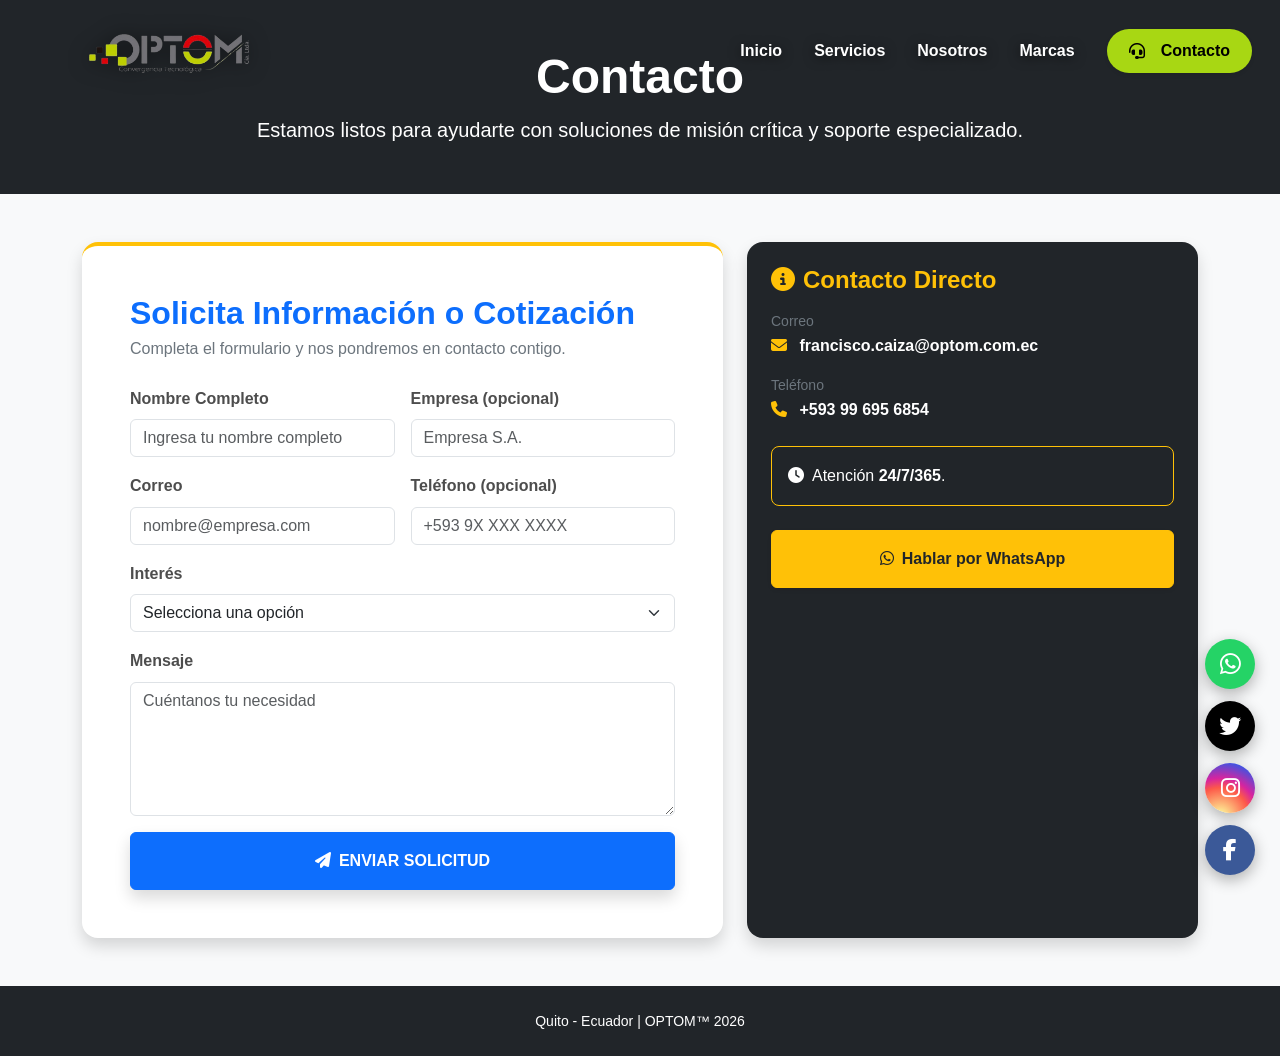
==== commit 720d43b0: "Ajustes globales de navbar y hero en Marcas y Contacto" ====
--- a/contacto.html
+++ b/contacto.html
@@ -11,33 +11,35 @@
 </head>
 <body class="bg-light">
 
-<nav class="navbar navbar-expand-lg site-nav navbar-light bg-white sticky-top shadow-sm py-3">
-    <div class="container">
-        <a class="navbar-brand" href="index.html">
-            <img src="img/logos/optom.png" alt="OPTOM" style="height: 60px;">
-        </a>
+<nav id="mainNav" class="navbar navbar-expand-lg py-3">
+  <div class="container-fluid nav-wide">
+    <a class="navbar-brand" href="index.html">
+      <img src="img/logos/optom.png" alt="OPTOM" class="nav-logo">
+    </a>
 
-        <button class="navbar-toggler border-0" type="button" data-bs-toggle="collapse" data-bs-target="#navOptom" aria-controls="navOptom" aria-expanded="false" aria-label="Toggle navigation">
-            <span class="navbar-toggler-icon"></span>
-        </button>
+    <button class="navbar-toggler border-0" type="button" data-bs-toggle="collapse" data-bs-target="#navOptom" aria-controls="navOptom" aria-expanded="false" aria-label="Toggle navigation">
+      <span class="navbar-toggler-icon"></span>
+    </button>
 
-        <div class="collapse navbar-collapse" id="navOptom">
-            <ul class="navbar-nav ms-auto align-items-center fw-bold">
-                <li class="nav-item"><a class="nav-link px-3" href="index.html">Inicio</a></li>
-                <li class="nav-item"><a class="nav-link px-3" href="servicios.html#servicios">Servicios</a></li>
-                <li class="nav-item"><a class="nav-link px-3" href="nosotros.html#nosotros">Nosotros</a></li>
-                <li class="nav-item"><a class="nav-link px-3" href="marcas.html#marcas">Marcas</a></li>
-                <li class="nav-item ms-lg-3 mt-3 mt-lg-0">
-                    <a class="nav-link btn btn-warning text-dark px-4 shadow-sm w-100 active" href="contacto.html">
-                        <i class="fas fa-headset me-2"></i>Contacto
-                    </a>
-                </li>
-            </ul>
-        </div>
+    <div class="collapse navbar-collapse" id="navOptom">
+      <ul class="navbar-nav ms-auto align-items-center fw-bold">
+        <li class="nav-item"><a class="nav-link px-3" href="index.html">Inicio</a></li>
+        <li class="nav-item"><a class="nav-link px-3" href="servicios.html#servicios">Servicios</a></li>
+        <li class="nav-item"><a class="nav-link px-3" href="nosotros.html#nosotros">Nosotros</a></li>
+        <li class="nav-item"><a class="nav-link px-3" href="marcas.html#marcas">Marcas</a></li>
+
+        <li class="nav-item ms-lg-3 mt-3 mt-lg-0">
+          <a class="btn btn-warning text-dark px-4 shadow-sm w-100 nav-cta active" href="contacto.html">
+            <i class="fas fa-headset me-2"></i>Contacto
+          </a>
+        </li>
+      </ul>
     </div>
+  </div>
 </nav>
 
-<header class="py-5 bg-dark text-white">
+<header class="py-5 bg-dark text-white nav-hero">
+
     <div class="container text-center" data-aos="zoom-in">
         <h1 class="display-5 fw-bold mb-2">Contacto</h1>
         <p class="lead mb-0">Estamos listos para ayudarte con soluciones de misión crítica y soporte especializado.</p>
--- a/css/style.css
+++ b/css/style.css
@@ -221,3 +221,157 @@
   }
 }
 
+/* =========================================================
+   AJUSTE FINAL: BOTÓN CONTACTO (SIN LÍNEA Y COLOR CORRECTO)
+   ========================================================= */
+
+/* 1. Quitamos la línea verde animada solo al botón */
+.site-nav .navbar-nav .nav-link.btn-warning::after {
+    display: none !important;
+}
+
+/* 2. Estilo del botón tipo "Pill" (píldora) */
+.site-nav .navbar-nav .nav-link.btn-warning {
+    background-color: var(--brand-lime) !important; /* Uso de tu variable lime */
+    color: var(--brand-black) !important;          /* Texto negro */
+    border-radius: 50px !important;                 /* Bordes bien redondeados */
+    padding: 10px 25px !important;                 /* Más gordito */
+    border: none !important;
+    font-weight: 700 !important;
+    display: inline-flex;
+    align-items: center;
+    transition: all 0.3s ease !important;
+    box-shadow: 0 4px 10px rgba(0,0,0,0.1);
+}
+
+/* 3. Efecto al pasar el mouse */
+.site-nav .navbar-nav .nav-link.btn-warning:hover {
+    transform: translateY(-2px) scale(1.03);
+    background-color: #c4f518 !important; /* Un poco más brillante */
+    box-shadow: 0 6px 15px rgba(168, 215, 19, 0.4);
+    color: var(--brand-black) !important;
+}
+
+/* 4. Ajuste para que en móviles no se pegue a los lados */
+@media (max-width: 991px) {
+    .site-nav .navbar-nav .nav-item .btn-warning {
+        margin: 10px 0;
+        display: inline-block;
+        width: auto;
+    }
+}
+/* =========================
+   NAVBAR (GLOBAL) - #mainNav (Index + páginas que lo usen)
+   - Transparente sobre hero: .nav-on-hero
+   - Glass al bajar: .nav-scrolled
+   ========================= */
+#mainNav{
+  position: fixed;
+  top:0; left:0; right:0;
+  z-index: 1050;
+  transition: background-color .25s ease, box-shadow .25s ease, backdrop-filter .25s ease;
+}
+
+/* Arriba: transparente */
+#mainNav.nav-on-hero{
+  background: transparent;
+  box-shadow: none;
+  border: 0;
+  backdrop-filter: none;
+  -webkit-backdrop-filter: none;
+}
+
+#mainNav.nav-on-hero .nav-link{
+  color:#fff !important;
+  text-shadow: 0 2px 12px rgba(0,0,0,.65);
+}
+
+#mainNav.nav-on-hero .navbar-brand{
+  filter: drop-shadow(0 2px 10px rgba(0,0,0,.55));
+}
+
+#mainNav.nav-on-hero .navbar-toggler{
+  border-color: rgba(255,255,255,.35) !important;
+}
+#mainNav.nav-on-hero .navbar-toggler-icon{
+  filter: invert(1) brightness(2);
+}
+
+/* Scroll: glass */
+#mainNav.nav-scrolled{
+  background: var(--glass-white);
+  backdrop-filter: blur(10px);
+  -webkit-backdrop-filter: blur(10px);
+  box-shadow: 0 10px 30px rgba(0,0,0,.10);
+  border-bottom: 1px solid rgba(0,0,0,.06);
+}
+
+#mainNav.nav-scrolled .nav-link{
+  color: var(--brand-black) !important;
+  text-shadow:none;
+}
+#mainNav.nav-scrolled .navbar-toggler-icon{ filter:none; }
+
+/* underline -> LIME */
+#mainNav .nav-link{
+  position: relative;
+}
+#mainNav .nav-link::after{
+  content:'';
+  position:absolute;
+  left:50%;
+  bottom:4px;
+  width:0;
+  height:2px;
+  transform:translateX(-50%);
+  transition: width .25s ease;
+  background: var(--brand-lime);
+  opacity: .95;
+}
+#mainNav .nav-link:hover::after{ width:70%; }
+
+/* Container padding */
+.nav-wide{ padding-left:18px; padding-right:18px; }
+@media (min-width: 992px){
+  .nav-wide{ padding-left:28px; padding-right:28px; }
+}
+
+/* Logo del nav */
+.nav-logo{
+  height:60px;
+  width:auto;
+}
+
+/* =========================================================
+   NAV CTA (GLOBAL) - funciona con #mainNav + .nav-cta
+   ========================================================= */
+
+/* Asegura que el botón no herede estilos de link/underline */
+#mainNav .nav-cta{
+  display: inline-flex;
+  align-items: center;
+  justify-content: center;
+  gap: .5rem;
+
+  background: var(--brand-lime) !important;
+  border: none !important;
+  color: var(--brand-black) !important;
+
+  border-radius: 999px !important;
+  padding: 10px 22px !important;
+  font-weight: 800 !important;
+
+  transition: transform .25s ease, filter .25s ease, box-shadow .25s ease;
+  box-shadow: 0 6px 16px rgba(0,0,0,.12);
+  text-decoration: none !important;
+}
+
+/* Hover del botón */
+#mainNav .nav-cta:hover{
+  transform: translateY(-2px);
+  filter: brightness(1.04);
+  box-shadow: 0 10px 26px rgba(168,215,19,.30);
+}
+
+/* Por si algún día le pones nav-link por error al botón */
+#mainNav .nav-cta::after{ display:none !important; }
